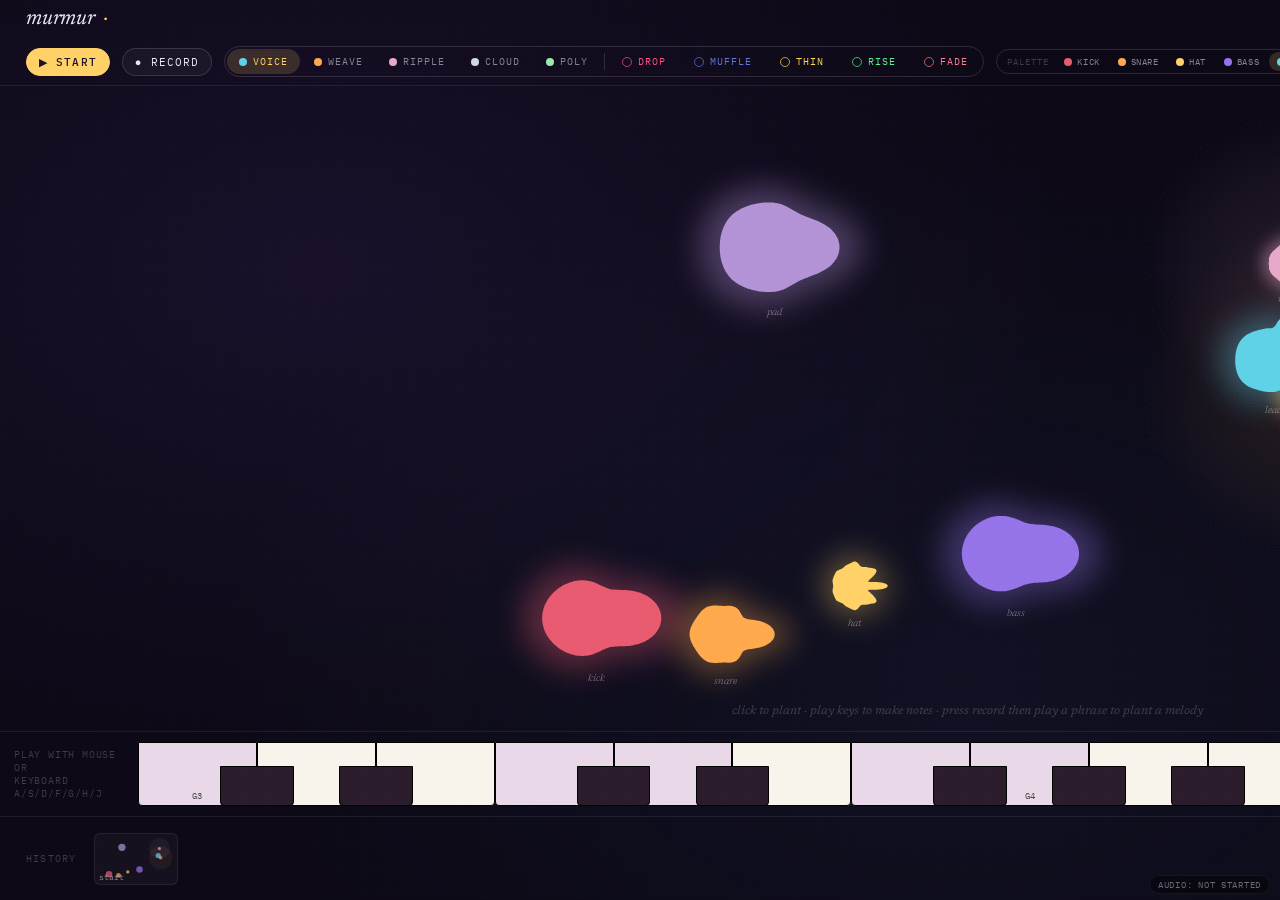
==== murmur.html @ 84adfa6b "Initial commit: murmur prototype + Pages deploy workflow Single-file HTML generative music app, plus" ====
<!DOCTYPE html>
<html lang="en">
<head>
<meta charset="UTF-8">
<title>murmur — prototype (keyboard)</title>
<link rel="preconnect" href="https://fonts.googleapis.com">
<link rel="preconnect" href="https://fonts.gstatic.com" crossorigin>
<link href="https://fonts.googleapis.com/css2?family=Newsreader:ital,opsz,wght@0,6..72,300;0,6..72,400;1,6..72,300&family=IBM+Plex+Mono:wght@400&display=swap" rel="stylesheet">
<style>
:root {
  --bg: #0c0815;
  --ink: #ece6f5;
  --ink-soft: rgba(236, 230, 245, 0.55);
  --ink-faint: rgba(236, 230, 245, 0.22);
  --accent: #ffd166;
  --accent-red: #ff6b6b;
  --line: rgba(236, 230, 245, 0.08);
  --line-strong: rgba(236, 230, 245, 0.14);
}

/* ===== AUDIO STATUS (bottom-right corner, out of the way) ===== */
.audio-status {
  position: fixed;
  bottom: 6px; right: 10px;
  font-family: 'IBM Plex Mono', monospace;
  font-size: 9px;
  color: rgba(255,255,255,0.40);
  pointer-events: none;
  z-index: 200;
  text-transform: uppercase;
  letter-spacing: 0.08em;
  padding: 3px 8px;
  background: rgba(0,0,0,0.40);
  border-radius: 100px;
  border: 1px solid rgba(255,255,255,0.06);
  white-space: nowrap;
  max-width: 50vw;
  overflow: hidden;
  text-overflow: ellipsis;
}
.audio-status.error {
  color: #ffb8b8;
  background: rgba(120, 20, 20, 0.7);
  border-color: rgba(255, 100, 100, 0.4);
}
.audio-status.ok { color: rgba(150, 240, 180, 0.70); }

/* ===== PALETTE (top bar) ===== */
.palette {
  display: inline-flex;
  align-items: center;
  gap: 2px;
  padding: 2px 4px;
  border: 1px solid var(--line-strong);
  border-radius: 100px;
}
.palette-label {
  font-family: 'IBM Plex Mono', monospace;
  font-size: 9px;
  color: var(--ink-faint);
  text-transform: uppercase;
  letter-spacing: 0.10em;
  padding: 0 6px;
}
.palette-item {
  display: flex; align-items: center; gap: 5px;
  padding: 4px 8px;
  border-radius: 100px;
  cursor: pointer;
  font-family: 'IBM Plex Mono', monospace;
  font-size: 9px;
  color: var(--ink-soft);
  text-transform: uppercase;
  letter-spacing: 0.06em;
}
.palette-item:hover { color: var(--ink); }
.palette-item.active {
  background: rgba(255, 209, 102, 0.16);
  color: var(--accent);
}
.palette-item .pal-dot {
  width: 8px; height: 8px; border-radius: 50%;
}

/* Cloud modifier visuals */
.cloud-pulse {
  transform-origin: center; transform-box: fill-box;
  animation: cloud-breathe 4500ms ease-in-out infinite;
}
@keyframes cloud-breathe {
  0%, 100% { transform: scale(1); }
  50%      { transform: scale(1.06); }
}
.tether-cloud {
  fill: none; stroke-linecap: round;
  stroke-width: 2; stroke-dasharray: 1.5 4;
  opacity: 0.65;
  animation: tether-cloud-shimmer 2500ms linear infinite;
  pointer-events: none;
}
@keyframes tether-cloud-shimmer { from { stroke-dashoffset: 22; } to { stroke-dashoffset: 0; } }

.plant-opt[data-kind="cloud"] .dot { background: #d0d8e8; }
.plant-opt[data-kind="poly"] .dot { background: #9be9a8; }

/* Event-trigger plant opts are visually distinct from persistent ones —
   a hollow burst icon rather than a filled dot to signal "one-shot event". */
.plant-opt.event-opt { border: 1px dashed transparent; }
.plant-opt.event-opt .dot {
  width: 10px; height: 10px;
  border-radius: 50%;
  background: transparent !important;
  position: relative;
}
.plant-opt.event-opt .dot::after {
  content: '';
  position: absolute;
  inset: 0;
  border-radius: 50%;
  border: 1.5px solid currentColor;
  opacity: 0.7;
}
.plant-opt[data-kind="drop"]   { color: #ff4d80; }
.plant-opt[data-kind="muffle"] { color: #5e7ad8; }
.plant-opt[data-kind="thin"]   { color: #ffd84d; }
.plant-opt[data-kind="rise"]   { color: #5af095; }
.plant-opt[data-kind="fade"]   { color: #ff7a8c; }
.plant-opt.event-opt.active {
  background: rgba(255, 209, 102, 0.16);
  color: var(--accent) !important;
  border-color: rgba(255, 209, 102, 0.30);
}
.plant-opt.event-opt.active .dot::after { border-color: var(--accent); }

/* Muted seeds visibly dim — applies whether muted by sweep or by inspector toggle */
.seed-wrap.muted { opacity: 0.28; }
.plant-divider {
  width: 1px;
  align-self: stretch;
  background: var(--line-strong);
  margin: 4px 2px;
}

.tether-poly {
  fill: none; stroke-linecap: round;
  stroke-width: 2.5; stroke-dasharray: 2 5 8 5;
  opacity: 0.80;
  animation: tether-poly-flow 1800ms linear infinite;
  pointer-events: none;
}
@keyframes tether-poly-flow { from { stroke-dashoffset: 40; } to { stroke-dashoffset: 0; } }

/* Poly modifier visual: internal "tick marks" suggesting divisions */
.poly-pulse {
  transform-origin: center; transform-box: fill-box;
  animation: poly-tick 1875ms ease-out infinite;
}
@keyframes poly-tick {
  0%   { transform: scale(1.18); }
  33%  { transform: scale(1.04); }
  66%  { transform: scale(1.10); }
  100% { transform: scale(1); }
}

/* Inspector regenerate button */
.regen-btn {
  margin-top: 6px;
  background: rgba(255, 209, 102, 0.08);
  color: var(--accent);
  border: 1px solid rgba(255, 209, 102, 0.30);
  width: 100%;
  padding: 8px;
  font-family: 'IBM Plex Mono', monospace;
  font-size: 10px;
  text-transform: uppercase;
  letter-spacing: 0.10em;
  border-radius: 100px;
  cursor: pointer;
}
.regen-btn:hover { background: rgba(255, 209, 102, 0.16); }

/* ===== RESPONSIVE / PORTRAIT ===== */
@media (max-width: 900px), (orientation: portrait) {
  .top-bar {
    flex-wrap: wrap;
    padding: 6px 10px !important;
    height: auto;
    min-height: 56px;
    gap: 6px !important;
    align-items: center;
  }
  .brand {
    font-size: 18px;
    flex: 0 0 auto;
  }
  .controls {
    flex-wrap: wrap;
    gap: 6px !important;
    font-size: 10px;
    justify-content: flex-start;
  }
  .btn {
    padding: 5px 10px;
    font-size: 10px;
  }
  .vol-wrap input[type="range"].std { width: 60px; }
  .guard-toggle { padding: 5px 8px; }
  /* Plant-group on narrow becomes a wrapping rounded box so the 11 chips don't overflow */
  .plant-group {
    flex-wrap: wrap;
    border-radius: 12px;
    justify-content: flex-start;
    flex: 1 1 100%;       /* take a full row on its own */
  }
  .plant-opt {
    padding: 4px 8px;
    font-size: 9px;
  }
  .plant-divider { display: none; }
  .app {
    grid-template-rows: auto 1fr auto 56px !important;
  }
  .canvas-wrap { min-height: 240px; }
  .piano-bar {
    overflow-x: auto;
    overflow-y: hidden;
    -webkit-overflow-scrolling: touch;
    padding: 8px 10px;
    gap: 10px;
  }
  .piano-info {
    width: 90px;
    font-size: 9px;
    flex-shrink: 0;
  }
  .piano {
    min-width: 580px;     /* ensures playable key sizes (~38px per white) */
    flex: 0 0 580px;
    height: 56px;
  }
  .piano-key.white { height: 56px; }
  .piano-key.black { height: 36px; }
  .inspector {
    position: fixed !important;
    top: auto !important;
    bottom: 0; left: 0; right: 0;
    width: 100% !important;
    max-width: none;
    max-height: 70vh;
    border-radius: 16px 16px 0 0;
    border-bottom: none;
    transform: translateY(110%);
    transition: transform 0.22s ease-out;
    display: block !important;
    overflow-y: auto;
  }
  .inspector.open { transform: translateY(0); }
  .timeline { padding: 10px 14px; gap: 12px; }
  .tl-label { font-size: 9px; }
  .snap { width: 64px; height: 40px; }
}

@media (max-width: 480px) {
  .controls > .guard-toggle span:first-child { display: none; }  /* drop "guardrails" word */
  .midi-status span:not(.midi-led) {
    max-width: 60px;
    overflow: hidden;
    text-overflow: ellipsis;
  }
  .piano-info { width: 70px; font-size: 8px; }
}

* { box-sizing: border-box; margin: 0; padding: 0; }
html, body { height: 100%; }
body {
  background: var(--bg);
  color: var(--ink);
  font-family: 'Newsreader', serif;
  overflow: hidden;
  user-select: none;
  background-image:
    radial-gradient(ellipse at 25% 30%, rgba(80, 50, 130, 0.18), transparent 55%),
    radial-gradient(ellipse at 75% 75%, rgba(40, 80, 130, 0.12), transparent 55%);
}
body::before {
  content: ''; position: fixed; inset: 0;
  background-image: radial-gradient(circle at 1px 1px, rgba(255,255,255,0.012) 1px, transparent 0);
  background-size: 3px 3px;
  pointer-events: none; z-index: 100;
}
.app {
  display: grid;
  grid-template-rows: auto 1fr auto 84px;
  height: 100vh;
  position: relative; z-index: 2;
}

/* ===== TOP BAR ===== */
.top-bar {
  display: flex; justify-content: space-between; align-items: center;
  padding: 8px 26px;
  border-bottom: 1px solid var(--line);
  gap: 16px;
  flex-wrap: wrap;
  min-height: 56px;
}
.brand {
  font-family: 'Newsreader', serif;
  font-size: 22px; font-weight: 400; font-style: italic;
  letter-spacing: -0.01em;
  flex-shrink: 0;
}
.brand::after { content: '·'; margin-left: 8px; color: var(--accent); font-style: normal; }
.controls {
  display: flex; gap: 12px; align-items: center;
  font-family: 'IBM Plex Mono', monospace;
  font-size: 11px; color: var(--ink-soft);
  text-transform: uppercase; letter-spacing: 0.08em;
}
.btn {
  background: rgba(236,230,245,0.04);
  border: 1px solid var(--line-strong);
  color: var(--ink);
  padding: 6px 12px;
  border-radius: 100px;
  font-family: 'IBM Plex Mono', monospace;
  font-size: 11px;
  text-transform: uppercase; letter-spacing: 0.10em;
  cursor: pointer;
  white-space: nowrap;
}
.btn:hover { background: rgba(236,230,245,0.08); }
.btn.primary {
  background: var(--accent); color: #1a1228;
  border-color: var(--accent); font-weight: 500;
}
.btn.primary:hover { background: #ffe08a; }
.btn.recording {
  background: var(--accent-red); color: #fff;
  border-color: var(--accent-red); font-weight: 500;
  animation: rec-pulse 800ms ease-in-out infinite;
}
@keyframes rec-pulse {
  0%, 100% { box-shadow: 0 0 0 0 rgba(255, 107, 107, 0.6); }
  50%      { box-shadow: 0 0 0 6px rgba(255, 107, 107, 0); }
}

.plant-group {
  display: inline-flex;
  border: 1px solid var(--line-strong);
  border-radius: 100px;
  padding: 2px;
  gap: 2px;
}
.plant-opt {
  font-family: 'IBM Plex Mono', monospace;
  font-size: 10px; text-transform: uppercase; letter-spacing: 0.10em;
  padding: 5px 12px;
  border-radius: 100px;
  cursor: pointer;
  color: var(--ink-soft);
  display: flex; align-items: center; gap: 6px;
}
.plant-opt.active {
  background: rgba(255, 209, 102, 0.16);
  color: var(--accent);
}
.plant-opt .dot { width: 8px; height: 8px; border-radius: 50%; display: inline-block; }
.plant-opt[data-kind="voice"] .dot { background: #5fd2e8; }
.plant-opt[data-kind="weave"] .dot { background: #ffa94d; }
.plant-opt[data-kind="ripple"] .dot { background: #e8a8c8; }

.vol-wrap { display: flex; gap: 8px; align-items: center; }
input[type="range"].std {
  -webkit-appearance: none;
  background: transparent;
  width: 70px;
}
input[type="range"]::-webkit-slider-runnable-track { height: 4px; background: var(--line-strong); border-radius: 2px; }
input[type="range"]::-webkit-slider-thumb {
  -webkit-appearance: none;
  width: 12px; height: 12px; border-radius: 50%;
  background: var(--ink); margin-top: -4px; cursor: pointer;
}
input[type="range"]::-moz-range-track { height: 4px; background: var(--line-strong); border-radius: 2px; }
input[type="range"]::-moz-range-thumb { width: 12px; height: 12px; border-radius: 50%; background: var(--ink); border: none; cursor: pointer; }

/* MIDI indicator */
.midi-status {
  display: flex; align-items: center; gap: 6px;
  font-size: 10px;
}
.midi-led {
  width: 6px; height: 6px; border-radius: 50%;
  background: var(--ink-faint);
}
.midi-led.connected { background: #5af095; box-shadow: 0 0 6px #5af095; }
.midi-led.activity {
  background: var(--accent); box-shadow: 0 0 8px var(--accent);
  animation: midi-flash 100ms ease-out;
}
@keyframes midi-flash {
  0%   { transform: scale(1.8); }
  100% { transform: scale(1); }
}

/* Guardrails toggle */
.guard-toggle {
  display: flex; align-items: center; gap: 8px;
  cursor: pointer;
  padding: 6px 10px;
  border: 1px solid var(--line-strong);
  border-radius: 100px;
}
.guard-toggle:hover { background: rgba(236,230,245,0.04); }
.guard-pill {
  width: 28px; height: 14px;
  background: var(--line-strong);
  border-radius: 100px;
  position: relative;
  transition: background 0.15s;
}
.guard-pill::after {
  content: '';
  position: absolute;
  top: 2px; left: 2px;
  width: 10px; height: 10px;
  background: var(--ink);
  border-radius: 50%;
  transition: left 0.15s;
}
.guard-pill.on { background: rgba(90, 240, 149, 0.4); }
.guard-pill.on::after { left: 16px; background: #5af095; }

/* ===== CANVAS ===== */
.canvas-wrap { position: relative; overflow: hidden; }
svg.canvas { width: 100%; height: 100%; display: block; cursor: crosshair; }
.hint {
  position: absolute;
  bottom: 14px; left: 50%; transform: translateX(-50%);
  font-size: 12px; color: var(--ink-faint); font-style: italic;
  pointer-events: none; text-align: center;
}
.planting-indicator {
  position: absolute;
  font-size: 11px; color: var(--accent);
  font-family: 'IBM Plex Mono', monospace;
  pointer-events: none;
  transform: translate(-50%, -50%);
  background: rgba(20, 14, 32, 0.85);
  padding: 4px 10px;
  border-radius: 100px;
  border: 1px solid rgba(255, 209, 102, 0.3);
}
.recording-overlay {
  position: absolute;
  top: 24px; left: 50%; transform: translateX(-50%);
  pointer-events: none;
  z-index: 30;
  display: flex; align-items: center; gap: 10px;
  background: rgba(20, 10, 16, 0.85);
  padding: 8px 16px;
  border: 1px solid rgba(255, 107, 107, 0.4);
  border-radius: 100px;
  font-family: 'IBM Plex Mono', monospace;
  font-size: 11px;
  color: #ffaaaa;
  text-transform: uppercase; letter-spacing: 0.12em;
}
.recording-overlay .rec-dot {
  width: 8px; height: 8px; border-radius: 50%;
  background: var(--accent-red);
  animation: rec-pulse-dot 600ms ease-in-out infinite;
}
@keyframes rec-pulse-dot {
  0%, 100% { opacity: 1; transform: scale(1); }
  50%      { opacity: 0.4; transform: scale(0.7); }
}
.tap-marker { pointer-events: none; opacity: 0.6; }

/* Floating note indicator (when a note plays from the keyboard) */
.float-note {
  position: absolute;
  font-family: 'Newsreader', serif;
  font-style: italic;
  font-size: 18px;
  color: var(--accent);
  pointer-events: none;
  animation: float-up 1200ms ease-out forwards;
}
@keyframes float-up {
  0%   { opacity: 0; transform: translate(-50%, 0) scale(0.8); }
  20%  { opacity: 1; transform: translate(-50%, -8px) scale(1); }
  100% { opacity: 0; transform: translate(-50%, -50px) scale(1); }
}

/* ===== INSPECTOR ===== */
.inspector {
  position: absolute;
  top: 80px; right: 24px;
  width: 320px;
  background: rgba(20, 14, 32, 0.94);
  backdrop-filter: blur(14px);
  border: 1px solid var(--line);
  border-radius: 16px;
  padding: 22px;
  z-index: 50;
  display: none;
  max-height: calc(100vh - 320px);
  overflow-y: auto;
}
.inspector.open { display: block; }
.insp-close {
  position: absolute; top: 14px; right: 14px;
  background: none; border: none; color: var(--ink-soft);
  font-size: 18px; cursor: pointer;
  width: 24px; height: 24px;
  display: flex; align-items: center; justify-content: center;
  border-radius: 50%;
}
.insp-close:hover { background: rgba(236,230,245,0.08); color: var(--ink); }
.insp-title {
  font-family: 'Newsreader', serif;
  font-size: 22px; font-style: italic; font-weight: 400;
  margin-bottom: 4px;
}
.insp-sub {
  font-family: 'IBM Plex Mono', monospace;
  font-size: 10px; letter-spacing: 0.12em;
  color: var(--ink-faint);
  text-transform: uppercase;
  margin-bottom: 18px;
}
.picker-row { margin-bottom: 14px; }
.picker-row label {
  font-family: 'IBM Plex Mono', monospace;
  font-size: 10px; letter-spacing: 0.08em;
  color: var(--ink-soft);
  text-transform: uppercase;
  display: block;
  margin-bottom: 6px;
}
.picker {
  display: flex;
  border: 1px solid var(--line-strong);
  border-radius: 8px;
  overflow: hidden;
}
.picker-opt {
  flex: 1;
  padding: 6px 0;
  text-align: center;
  font-family: 'IBM Plex Mono', monospace;
  font-size: 10px;
  color: var(--ink-soft);
  cursor: pointer;
  background: transparent;
  border-right: 1px solid var(--line);
}
.picker-opt:last-child { border-right: none; }
.picker-opt:hover { background: rgba(236, 230, 245, 0.04); color: var(--ink); }
.picker-opt.active {
  background: rgba(255, 209, 102, 0.16);
  color: var(--accent);
}
.pitch-row { display: flex; align-items: center; gap: 12px; margin-bottom: 14px; }
.pitch-row label {
  font-family: 'IBM Plex Mono', monospace;
  font-size: 10px; letter-spacing: 0.08em;
  color: var(--ink-soft);
  text-transform: uppercase;
  width: 50px;
}
.pitch-row input[type="range"] { flex: 1; }
.pitch-row .pitch-val {
  font-family: 'IBM Plex Mono', monospace;
  font-size: 11px; color: var(--ink);
  width: 60px; text-align: right;
}
.toggle-row {
  display: flex; align-items: center; gap: 12px;
  margin-bottom: 14px;
  font-family: 'IBM Plex Mono', monospace;
  font-size: 10px;
  color: var(--ink-soft);
  text-transform: uppercase; letter-spacing: 0.08em;
}
.toggle {
  width: 36px; height: 20px;
  background: var(--line-strong);
  border-radius: 100px;
  position: relative;
  cursor: pointer;
  flex-shrink: 0;
  transition: background 0.15s;
}
.toggle::after {
  content: '';
  position: absolute;
  top: 2px; left: 2px;
  width: 16px; height: 16px;
  background: var(--ink);
  border-radius: 50%;
  transition: left 0.15s;
}
.toggle.on { background: rgba(255, 209, 102, 0.5); }
.toggle.on::after { left: 18px; background: var(--accent); }
.section { margin-top: 18px; padding-top: 18px; border-top: 1px solid var(--line); }
.section-label {
  font-family: 'IBM Plex Mono', monospace;
  font-size: 10px; letter-spacing: 0.12em;
  color: var(--ink-faint);
  text-transform: uppercase;
  margin-bottom: 12px;
  display: flex; justify-content: space-between; align-items: center;
}
.harmonic-editor {
  display: flex; gap: 4px; align-items: flex-end;
  height: 80px;
  margin-bottom: 6px;
}
.h-bar {
  flex: 1;
  background: var(--line-strong);
  border-radius: 2px 2px 0 0;
  cursor: ns-resize;
  position: relative;
  min-height: 2px;
}
.h-bar:hover { background: rgba(236,230,245,0.20); }
.h-numbers { display: flex; gap: 4px; }
.h-num { flex: 1; text-align: center; font-family: 'IBM Plex Mono', monospace; font-size: 8px; color: var(--ink-faint); }
.pattern-editor {
  width: 100%; height: 100px; display: block;
  background: rgba(0,0,0,0.15); border-radius: 8px;
}
.pattern-meta {
  display: flex; justify-content: space-between;
  font-family: 'IBM Plex Mono', monospace;
  font-size: 9px; color: var(--ink-faint);
  margin-top: 6px;
}
.captured-info {
  font-family: 'Newsreader', serif;
  font-style: italic;
  font-size: 13px;
  color: var(--ink-soft);
  margin-top: 8px;
  padding: 8px 12px;
  background: rgba(255, 209, 102, 0.06);
  border-left: 2px solid var(--accent);
  border-radius: 0 6px 6px 0;
}
.delete-btn {
  margin-top: 18px;
  background: rgba(232, 90, 111, 0.10);
  color: #e85a6f;
  border: 1px solid rgba(232, 90, 111, 0.25);
  width: 100%;
  padding: 8px;
}
.delete-btn:hover { background: rgba(232, 90, 111, 0.18); }

/* ===== ON-SCREEN PIANO ===== */
.piano-bar {
  border-top: 1px solid var(--line);
  padding: 10px 14px;
  display: flex; gap: 14px; align-items: center;
}
.piano-info {
  font-family: 'IBM Plex Mono', monospace;
  font-size: 10px; color: var(--ink-faint);
  text-transform: uppercase; letter-spacing: 0.08em;
  width: 110px;
  flex-shrink: 0;
}
.piano {
  flex: 1;
  position: relative;
  height: 64px;
}
.piano-key {
  position: absolute;
  bottom: 0;
  border: 1px solid #000;
  border-radius: 0 0 4px 4px;
  cursor: pointer;
  display: flex;
  align-items: flex-end;
  justify-content: center;
  font-family: 'IBM Plex Mono', monospace;
  font-size: 9px;
  padding-bottom: 4px;
  color: #888;
  transition: background-color 0.08s;
}
.piano-key.white {
  background: #f8f3eb; color: #444;
  height: 64px;
  z-index: 1;
}
.piano-key.black {
  background: #2a1c2a;
  color: #888;
  height: 40px;
  z-index: 2;
}
.piano-key.active.white { background: var(--accent); }
.piano-key.active.black { background: #c8a040; }
.piano-key.in-scale.white { background: #e8d8e8; }

/* ===== TIMELINE ===== */
.timeline {
  border-top: 1px solid var(--line);
  padding: 14px 26px;
  display: flex; align-items: center; gap: 18px;
  overflow: hidden;
}
.tl-label {
  font-family: 'IBM Plex Mono', monospace;
  font-size: 10px; letter-spacing: 0.12em;
  color: var(--ink-faint);
  text-transform: uppercase; flex-shrink: 0;
}
.tl-strip {
  display: flex; gap: 8px;
  overflow-x: auto;
  flex: 1;
  scrollbar-width: thin;
  scrollbar-color: var(--line-strong) transparent;
}
.tl-strip::-webkit-scrollbar { height: 4px; }
.tl-strip::-webkit-scrollbar-thumb { background: var(--line-strong); border-radius: 2px; }
.snap {
  flex-shrink: 0;
  width: 84px; height: 52px;
  border-radius: 6px;
  background: rgba(236,230,245,0.04);
  border: 1px solid var(--line);
  cursor: pointer; position: relative; overflow: hidden;
}
.snap:hover { border-color: var(--line-strong); }
.snap.current { border-color: var(--accent); }
.snap svg { width: 100%; height: 100%; display: block; }
.snap-label {
  position: absolute; bottom: 2px; left: 4px; right: 4px;
  font-family: 'IBM Plex Mono', monospace;
  font-size: 8px;
  color: rgba(236, 230, 245, 0.6);
  pointer-events: none;
  white-space: nowrap; overflow: hidden; text-overflow: ellipsis;
}

/* ===== SEEDS ===== */
.seed-wrap { cursor: pointer; }
.seed-core, .seed-halo {
  transform-origin: center;
  transform-box: fill-box;
  transition: transform 0.06s ease-out;
}
.seed-selected .seed-core { filter: brightness(1.15); }
.seed-label {
  font-family: 'Newsreader', serif;
  font-style: italic;
  font-size: 12px; font-weight: 300;
  fill: rgba(236, 230, 245, 0.55);
  text-anchor: middle;
  pointer-events: none;
}
.seed-selected .seed-label { fill: #fff8c8; font-size: 14px; }
.sphere {
  pointer-events: none;
  stroke: rgba(255, 255, 255, 0.07);
  stroke-width: 1;
  stroke-dasharray: 2 6;
}
.tether-weave {
  fill: none; stroke-linecap: round;
  stroke-width: 2.5; stroke-dasharray: 5 6;
  opacity: 0.85;
  animation: tether-weave-flow 1250ms linear infinite, tether-weave-throb 625ms ease-out infinite;
  pointer-events: none;
}
@keyframes tether-weave-flow { from { stroke-dashoffset: 44; } to { stroke-dashoffset: 0; } }
@keyframes tether-weave-throb { 0% { stroke-width: 3.5; opacity: 1; } 25%, 100% { stroke-width: 2.2; opacity: 0.7; } }
.tether-ripple {
  fill: none; stroke-linecap: round;
  stroke-width: 2; stroke-dasharray: 6 8;
  opacity: 0.75;
  animation: tether-ripple-flow 3000ms linear infinite;
  pointer-events: none;
}
@keyframes tether-ripple-flow { from { stroke-dashoffset: 56; } to { stroke-dashoffset: 0; } }
.weave-pulse {
  transform-origin: center; transform-box: fill-box;
  animation: weave-thump 625ms ease-out infinite;
}
@keyframes weave-thump {
  0%   { transform: scale(1.22); }
  18%  { transform: scale(1.05); }
  32%  { transform: scale(1.10); }
  50%, 100% { transform: scale(1); }
}
.ripple-ghost {
  transform-origin: center; transform-box: fill-box;
  animation: ripple-ghost-drift 2500ms ease-out infinite;
}
@keyframes ripple-ghost-drift {
  0%, 5%   { opacity: 0; transform: translate(0, 0) scale(1); }
  15%      { opacity: 0.4; }
  100%     { opacity: 0; transform: translate(var(--gx, 14px), var(--gy, 6px)) scale(0.78); }
}
</style>
</head>
<body>

<div class="app">

  <header class="top-bar">
    <div class="brand">murmur</div>
    <div class="controls">
      <button class="btn primary" id="play-btn">▶ start</button>
      <button class="btn" id="rec-btn">● record</button>
      <div class="plant-group" id="plant-group">
        <div class="plant-opt active" data-kind="voice"><span class="dot"></span>voice</div>
        <div class="plant-opt" data-kind="weave"><span class="dot"></span>weave</div>
        <div class="plant-opt" data-kind="ripple"><span class="dot"></span>ripple</div>
        <div class="plant-opt" data-kind="cloud"><span class="dot"></span>cloud</div>
        <div class="plant-opt" data-kind="poly"><span class="dot"></span>poly</div>
        <div class="plant-divider"></div>
        <div class="plant-opt event-opt" data-kind="drop"><span class="dot"></span>drop</div>
        <div class="plant-opt event-opt" data-kind="muffle"><span class="dot"></span>muffle</div>
        <div class="plant-opt event-opt" data-kind="thin"><span class="dot"></span>thin</div>
        <div class="plant-opt event-opt" data-kind="rise"><span class="dot"></span>rise</div>
        <div class="plant-opt event-opt" data-kind="fade"><span class="dot"></span>fade</div>
      </div>
      <div class="palette" id="palette"></div>
      <div class="midi-status" title="MIDI device status">
        <span class="midi-led" id="midi-led"></span>
        <span id="midi-label">no midi</span>
      </div>
      <div class="guard-toggle" id="guard-toggle" title="Guardrails: keep notes in key, on grid">
        <span>guardrails</span>
        <span class="guard-pill on" id="guard-pill"></span>
      </div>
      <div class="vol-wrap"><span>vol</span><input type="range" class="std" id="vol" min="0" max="100" value="35"></div>
      <div class="vol-wrap"><span>tempo</span><input type="range" class="std" id="tempo-slider" min="60" max="180" step="1" value="120"><span id="tempo-val">120 bpm</span></div>
      <button class="btn" id="snap-btn">📷</button>
    </div>
  </header>

  <div class="canvas-wrap" id="canvas-wrap">
    <svg class="canvas" id="canvas" viewBox="0 0 1400 800" preserveAspectRatio="xMidYMid meet">
      <defs>
        <filter id="halo-blur" x="-100%" y="-100%" width="300%" height="300%">
          <feGaussianBlur stdDeviation="18"/>
        </filter>
        <filter id="halo-blur-small" x="-100%" y="-100%" width="300%" height="300%">
          <feGaussianBlur stdDeviation="10"/>
        </filter>
        <radialGradient id="sphere-weave-grad">
          <stop offset="0%"  stop-color="#ffa94d" stop-opacity="0.10"/>
          <stop offset="70%" stop-color="#ffa94d" stop-opacity="0.04"/>
          <stop offset="100%" stop-color="#ffa94d" stop-opacity="0"/>
        </radialGradient>
        <radialGradient id="sphere-ripple-grad">
          <stop offset="0%"  stop-color="#e8a8c8" stop-opacity="0.10"/>
          <stop offset="70%" stop-color="#e8a8c8" stop-opacity="0.04"/>
          <stop offset="100%" stop-color="#e8a8c8" stop-opacity="0"/>
        </radialGradient>
        <radialGradient id="sphere-cloud-grad">
          <stop offset="0%"  stop-color="#d0d8e8" stop-opacity="0.10"/>
          <stop offset="70%" stop-color="#d0d8e8" stop-opacity="0.04"/>
          <stop offset="100%" stop-color="#d0d8e8" stop-opacity="0"/>
        </radialGradient>
        <radialGradient id="sphere-poly-grad">
          <stop offset="0%"  stop-color="#9be9a8" stop-opacity="0.10"/>
          <stop offset="70%" stop-color="#9be9a8" stop-opacity="0.04"/>
          <stop offset="100%" stop-color="#9be9a8" stop-opacity="0"/>
        </radialGradient>
      </defs>
      <g id="spheres-layer"></g>
      <g id="tethers-layer"></g>
      <g id="events-layer"></g>
      <g id="seeds-layer"></g>
      <g id="tap-markers"></g>
    </svg>
    <div class="hint" id="hint">click to plant · play keys to make notes · press record then play a phrase to plant a melody</div>
  </div>

  <aside class="inspector" id="inspector">
    <button class="insp-close" id="insp-close">×</button>
    <div class="insp-title" id="insp-title">seed</div>
    <div class="insp-sub" id="insp-sub">voice</div>

    <div class="captured-info" id="captured-info" style="display: none;"></div>

    <div class="picker-row" id="preset-row">
      <label>preset</label>
      <div class="picker" id="preset-picker"></div>
    </div>
    <button class="regen-btn" id="regen-btn">🎲 regenerate sound</button>

    <div class="pitch-row" id="pitch-row">
      <label>pitch</label>
      <input type="range" class="std" id="pitch-slider" min="24" max="96" step="1" value="55">
      <span class="pitch-val" id="pitch-val">A3</span>
    </div>

    <div class="picker-row" id="rhythm-row">
      <label>rhythm</label>
      <div class="picker" id="rhythm-picker"></div>
    </div>

    <div class="picker-row" id="length-row">
      <label>length</label>
      <div class="picker" id="length-picker"></div>
    </div>

    <div class="toggle-row" id="quantize-row">
      <div class="toggle" id="quantize-toggle"></div>
      <span>quantize to grid</span>
    </div>

    <div class="toggle-row" id="mute-row">
      <div class="toggle" id="mute-toggle"></div>
      <span>muted</span>
    </div>

    <div class="section" id="harmonic-section">
      <div class="section-label"><span>harmonics</span><span>drag bars</span></div>
      <div class="harmonic-editor" id="harmonic-editor"></div>
      <div class="h-numbers" id="h-numbers"></div>
    </div>

    <div class="section" id="pattern-section">
      <div class="section-label"><span>melody</span><span>drag dots</span></div>
      <svg class="pattern-editor" id="pattern-editor" viewBox="0 0 276 100" preserveAspectRatio="none"></svg>
      <div class="pattern-meta">
        <span id="pattern-len-info">4 steps</span>
        <span id="pattern-loop-info">5.0s loop</span>
      </div>
    </div>

    <div class="picker-row" id="sphere-row" style="display: none;">
      <label>reach</label>
      <div class="picker" id="sphere-picker"></div>
    </div>

    <button class="btn delete-btn" id="delete-btn">remove this seed</button>
  </aside>

  <div class="piano-bar">
    <div class="piano-info">
      <div id="piano-label">play with mouse or<br>keyboard a/s/d/f/g/h/j</div>
    </div>
    <div class="piano" id="piano"></div>
  </div>

  <footer class="timeline">
    <div class="tl-label">history</div>
    <div class="tl-strip" id="tl-strip"></div>
  </footer>

</div>

<script>
'use strict';

//
// =========================================================================
//  CONSTANTS & MUSICAL UNITS
//  Tempo is mutable. Options store FRACTIONS of a bar; .ms is recomputed
//  whenever BPM changes so existing seeds reschedule musically correctly.
// =========================================================================
//
let BPM = 96;
let BEAT_MS = 60000 / BPM;
let BAR_MS = BEAT_MS * 4;

const RHYTHM_OPTIONS = [
  { label: '1/16',  frac: 1/16, ms: 0 },
  { label: '1/8',   frac: 1/8,  ms: 0 },
  { label: '1/4',   frac: 1/4,  ms: 0 },
  { label: '3/8',   frac: 3/8,  ms: 0 },
  { label: '1/2',   frac: 1/2,  ms: 0 },
  { label: '1 bar', frac: 1,    ms: 0 },
  { label: '2 bar', frac: 2,    ms: 0 },
];
const LENGTH_OPTIONS = [
  { label: '1/16',  frac: 1/16, ms: 0 },
  { label: '1/8',   frac: 1/8,  ms: 0 },
  { label: '1/4',   frac: 1/4,  ms: 0 },
  { label: '1/2',   frac: 1/2,  ms: 0 },
  { label: '1 bar', frac: 1,    ms: 0 },
  { label: '2 bar', frac: 2,    ms: 0 },
];
const SPHERE_OPTIONS = [
  { label: 'tight', r: 110 },
  { label: 'med',   r: 180 },
  { label: 'wide',  r: 260 },
  { label: 'huge',  r: 360 },
];
const RIPPLE_DELAY_OPTIONS = [
  { label: '1/16',  frac: 1/16,  ms: 0 },
  { label: '1/8',   frac: 1/8,   ms: 0 },
  { label: '3/16',  frac: 3/16,  ms: 0 },
  { label: '1/4',   frac: 1/4,   ms: 0 },
  { label: '3/8',   frac: 3/8,   ms: 0 },
];
const CLOUD_SIZE_OPTIONS = [
  { label: 'room', sec: 0.7 },
  { label: 'hall', sec: 1.8 },
  { label: 'cave', sec: 3.2 },
  { label: 'space', sec: 5.0 },
];
const SWING_OPTIONS = [
  { label: 'straight', val: 0.50 },
  { label: 'light',    val: 0.58 },
  { label: 'med',      val: 0.67 },
  { label: 'hard',     val: 0.75 },
];
const POLY_RATIOS = [
  { label: '3:2', factor: 2/3 },  // 3 hits in time of 2 (faster)
  { label: '4:3', factor: 3/4 },  // 4 hits in time of 3 (faster)
  { label: '5:4', factor: 4/5 },  // 5 hits in time of 4 (faster)
  { label: '7:8', factor: 8/7 },  // 7 hits in time of 8 (slightly slower)
];

function recomputeOptionsMs() {
  for (const o of RHYTHM_OPTIONS) o.ms = o.frac * BAR_MS;
  for (const o of LENGTH_OPTIONS) o.ms = o.frac * BAR_MS;
  for (const o of RIPPLE_DELAY_OPTIONS) o.ms = o.frac * BAR_MS;
}
recomputeOptionsMs();

// Re-snap all seed intervals/decays to preserve musical relationships
function setBPM(newBPM) {
  newBPM = Math.max(40, Math.min(220, newBPM));
  const oldBar = BAR_MS;
  BPM = newBPM;
  BEAT_MS = 60000 / BPM;
  BAR_MS = BEAT_MS * 4;
  recomputeOptionsMs();
  // Rescale every seed's stored intervalMs and decay (preserve their bar-fraction)
  for (const s of seeds) {
    if (s.intervalMs) s.intervalMs = (s.intervalMs / oldBar) * BAR_MS;
    if (s.decay)      s.decay      = (s.decay      / oldBar) * BAR_MS;
    if (s.attackMs)   s.attackMs   = (s.attackMs   / oldBar) * BAR_MS;
    if (s.delayMs)    s.delayMs    = (s.delayMs    / oldBar) * BAR_MS;
    s.nextTrigger = 0;  // re-phase on next schedule pass
  }
  // Update display
  const el = document.getElementById('tempo-val');
  if (el) el.textContent = BPM + ' bpm';
}

function nearestOptionIdx(options, ms) {
  let best = 0, bestDiff = Infinity;
  for (let i = 0; i < options.length; i++) {
    const d = Math.abs(options[i].ms - ms);
    if (d < bestDiff) { bestDiff = d; best = i; }
  }
  return best;
}

// G minor pentatonic
const SCALE_PITCH_CLASSES = [0, 3, 5, 7, 10];
const SCALE_ROOT_PC = 7;
function snapToScale(midi) {
  const rel = midi - SCALE_ROOT_PC;
  const oct = Math.floor(rel / 12);
  const mod = ((rel % 12) + 12) % 12;
  let best = SCALE_PITCH_CLASSES[0], bestDist = 12;
  for (const s of SCALE_PITCH_CLASSES) {
    const d = Math.min(Math.abs(mod - s), 12 - Math.abs(mod - s));
    if (d < bestDist) { bestDist = d; best = s; }
  }
  return SCALE_ROOT_PC + oct * 12 + best;
}
function inScale(midi) {
  const mod = ((midi - SCALE_ROOT_PC) % 12 + 12) % 12;
  return SCALE_PITCH_CLASSES.includes(mod);
}
function freqFromMidi(m) { return 440 * Math.pow(2, (m - 69) / 12); }
function midiFromFreq(f) { return Math.round(69 + 12 * Math.log2(f / 440)); }
const NOTE_NAMES = ['C','C#','D','D#','E','F','F#','G','G#','A','A#','B'];
function noteName(midi) { return NOTE_NAMES[midi % 12] + Math.floor(midi / 12 - 1); }

//
// =========================================================================
//  TIMBRE ROLES — procedural sound generation
//  Each role generates harmonics + decay + default rhythm characteristic
//  of its musical function. The same role re-rolled produces a different
//  variation in the same family.
// =========================================================================
//
function makeHarmonicsArr() { return new Array(12).fill(0); }
function shuffleArr(arr) {
  const a = arr.slice();
  for (let i = a.length - 1; i > 0; i--) {
    const j = Math.floor(Math.random() * (i + 1));
    [a[i], a[j]] = [a[j], a[i]];
  }
  return a;
}

function generateKick() {
  // Visual harmonics for the blob shape (not used for synthesis directly)
  const h = makeHarmonicsArr();
  h[0] = 0.5; h[1] = 0.2; h[2] = 0.08;
  return {
    harmonics: h,
    decay: 200,
    attackMs: 2,
    intervalMs: BAR_MS / 2,
    fundamentalHz: 55 + Math.random() * 18,
    synthesisModel: 'kick',
  };
}

function generateSnare() {
  const h = makeHarmonicsArr();
  h[0] = 0.30; h[1] = 0.22; h[2] = 0.18; h[3] = 0.14; h[4] = 0.10;
  return {
    harmonics: h,
    decay: 150,
    attackMs: 2,
    intervalMs: BAR_MS / 2,
    fundamentalHz: 180 + Math.random() * 40,
    synthesisModel: 'snare',
  };
}

function generateHihat() {
  const h = makeHarmonicsArr();
  // Visual: bright dense outline
  for (let i = 5; i < 12; i++) h[i] = 0.10 + Math.random() * 0.12;
  return {
    harmonics: h,
    decay: 80,
    attackMs: 2,
    intervalMs: BAR_MS / 8,
    fundamentalHz: 800 + Math.random() * 400,
    synthesisModel: 'hihat',
  };
}

function generateBass() {
  const h = makeHarmonicsArr();
  h[0] = 0.42 + Math.random() * 0.12;
  h[1] = 0.16 + Math.random() * 0.08;
  h[2] = 0.05 + Math.random() * 0.05;
  return {
    harmonics: h,
    decay: 400 + Math.random() * 400,
    attackMs: 10,
    intervalMs: BAR_MS / 2,
    fundamentalHz: 55 + Math.random() * 55,
    synthesisModel: 'additive',
  };
}

function generateMelody() {
  const h = makeHarmonicsArr();
  for (let i = 0; i < 6; i++) h[i] = (0.32 - i * 0.045) * (0.85 + Math.random() * 0.30);
  return {
    harmonics: h,
    decay: 400 + Math.random() * 400,
    attackMs: 10,
    intervalMs: BAR_MS / 4,
    fundamentalHz: 294 + Math.random() * 294,
    synthesisModel: 'additive',
  };
}

function generateVoice() {
  // Vowel-like formant peaks
  const vowels = [
    { idx: [2, 3, 4],      amps: [0.40, 0.45, 0.20] },         // ah
    { idx: [0, 8, 9, 10],  amps: [0.45, 0.30, 0.25, 0.15] },   // ee
    { idx: [0, 1, 2, 3],   amps: [0.30, 0.45, 0.35, 0.20] },   // oh
  ];
  const v = vowels[Math.floor(Math.random() * vowels.length)];
  const h = makeHarmonicsArr();
  h[0] = 0.22 + Math.random() * 0.15;
  v.idx.forEach((idx, i) => { h[idx] = v.amps[i] * (0.85 + Math.random() * 0.30); });
  return {
    harmonics: h,
    decay: 700 + Math.random() * 500,
    attackMs: 80,
    intervalMs: BAR_MS,
    fundamentalHz: 196 + Math.random() * 196,
    synthesisModel: 'additive',
  };
}

const TIMBRE_ROLES = {
  kick:   { label: 'kick',  generate: generateKick,   color: '#e85a6f' },
  snare:  { label: 'snare', generate: generateSnare,  color: '#ffa94d' },
  hat:    { label: 'hat',   generate: generateHihat,  color: '#ffd166' },
  bass:   { label: 'bass',  generate: generateBass,   color: '#9474e8' },
  melody: { label: 'mel',   generate: generateMelody, color: '#5fd2e8' },
  voice:  { label: 'voi',   generate: generateVoice,  color: '#b393d6' },
};

let activeRole = 'melody';

//
// =========================================================================
//  STATE
// =========================================================================
//
let guardrails = true;
let isRecording = false;
let recordingBuffer = null;  // { startTime, notes: [{midi, t, velocity}], lastNoteTime }
const RECORD_AUTO_FINISH_MS = 1500;  // stop after this much silence

const seeds = [];
let nextSeedId = 1;
let selectedSeedId = null;
let plantMode = 'voice';

const SEED_COLORS = ['#5fd2e8', '#e85a6f', '#7ddfb3', '#ffd166', '#b393d6'];
const WEAVE_COLOR = '#ffa94d';
const RIPPLE_COLOR = '#e8a8c8';
const CLOUD_COLOR = '#d0d8e8';
const POLY_COLOR = '#9be9a8';
function seedById(id) { return seeds.find(s => s.id === id); }

//
// =========================================================================
//  AUDIO
// =========================================================================
//
let audioCtx = null;
let masterGain = null;
let isPlaying = false;
let playbackStartTime = 0;
let supportsPeriodicWave = false;

function showAudioStatus(text, kind = '') {
  const el = document.getElementById('audio-status');
  if (!el) return;
  el.textContent = 'audio: ' + text;
  el.classList.remove('error', 'ok');
  if (kind === 'error') el.classList.add('error');
  else if (kind === 'ok') el.classList.add('ok');
}

// Race a promise against a timer so a hung Promise can't freeze our flow.
function withTimeout(promise, ms, label) {
  return Promise.race([
    promise.then(v => ({ value: v }), e => ({ error: e })),
    new Promise(resolve => setTimeout(() => resolve({ timeout: true, label }), ms)),
  ]);
}

// Synchronously create the AudioContext. Safe to call multiple times.
// In some browsers/iframes this only succeeds inside a user-gesture handler,
// so we both try it at load time AND on the first interaction.
function tryCreateContext() {
  if (audioCtx) return true;
  try {
    const Ctx = window.AudioContext || window.webkitAudioContext;
    if (!Ctx) { showAudioStatus('no web audio api', 'error'); return false; }
    audioCtx = new Ctx();
    masterGain = audioCtx.createGain();
    masterGain.gain.value = 0.35;
    masterGain.connect(audioCtx.destination);
    // Detect PeriodicWave support (some older Android WebViews lack it)
    try {
      const w = audioCtx.createPeriodicWave(new Float32Array([0, 1, 0]), new Float32Array([0, 0, 0]));
      const tosc = audioCtx.createOscillator();
      tosc.setPeriodicWave(w);
      supportsPeriodicWave = true;
    } catch (e) {
      supportsPeriodicWave = false;
    }
    // Set up audio chains for any modifiers that were created before audio existed
    for (const s of seeds) {
      setupModifierChain(s);
    }
    showAudioStatus('ctx ' + audioCtx.state + (supportsPeriodicWave ? '' : ' · basic'));
    return true;
  } catch (e) {
    showAudioStatus('create: ' + (e.message || e), 'error');
    return false;
  }
}

// Ensure audio is created AND resumed. Resume is timeout-guarded so a
// non-resolving Promise can't lock up the UI. Safe to call from any handler.
async function ensureAudio() {
  if (!audioCtx && !tryCreateContext()) return null;
  if (audioCtx.state === 'suspended') {
    showAudioStatus('resuming...');
    const result = await withTimeout(audioCtx.resume(), 1500, 'resume');
    if (result.timeout) {
      showAudioStatus('resume timeout · state=' + audioCtx.state, 'error');
    } else if (result.error) {
      showAudioStatus('resume err · ' + (result.error.message || ''), 'error');
    } else {
      showAudioStatus(audioCtx.state + (supportsPeriodicWave ? '' : ' · basic'),
                      audioCtx.state === 'running' ? 'ok' : '');
    }
  } else {
    showAudioStatus(audioCtx.state + (supportsPeriodicWave ? '' : ' · basic'),
                    audioCtx.state === 'running' ? 'ok' : '');
  }
  return audioCtx;
}

// Back-compat alias for callers that still say initAudio
const initAudio = ensureAudio;

// Try once at script load — many browsers permit this and just create it
// in suspended state. Having the context exist early avoids gesture-timing
// issues during user interaction.
// (Called later, after seeds are populated, so the ripple chain can attach.)

// Also re-attempt on first user interaction in case load-time creation failed
let firstInteractionHandled = false;
function handleFirstInteraction() {
  if (firstInteractionHandled) return;
  firstInteractionHandled = true;
  ensureAudio();
}
document.addEventListener('pointerdown', handleFirstInteraction, { capture: true });
document.addEventListener('keydown', handleFirstInteraction, { capture: true });
document.addEventListener('touchstart', handleFirstInteraction, { capture: true });

function setMasterVol(v) {
  if (masterGain) masterGain.gain.setTargetAtTime(v, audioCtx.currentTime, 0.05);
}
function setupRippleChain(rippleSeed) {
  if (rippleSeed.delayInput) return;
  const input = audioCtx.createGain();
  const delay = audioCtx.createDelay(3.0);
  delay.delayTime.value = (rippleSeed.delayMs || 469) / 1000;
  const feedback = audioCtx.createGain(); feedback.gain.value = 0.42;
  const wet = audioCtx.createGain(); wet.gain.value = 0.55;
  input.connect(delay); delay.connect(wet); wet.connect(masterGain);
  delay.connect(feedback); feedback.connect(delay);
  rippleSeed.delayInput = input;
  rippleSeed.delayNode = delay;
}

// Cloud = reverb modifier. Uses ConvolverNode with a procedurally generated
// impulse response (exponentially decaying noise).
function createReverbIR(durationSec) {
  const sampleRate = audioCtx.sampleRate;
  const length = Math.floor(sampleRate * Math.max(0.1, durationSec));
  const ir = audioCtx.createBuffer(2, length, sampleRate);
  for (let ch = 0; ch < 2; ch++) {
    const data = ir.getChannelData(ch);
    for (let i = 0; i < length; i++) {
      data[i] = (Math.random() * 2 - 1) * Math.pow(1 - i / length, 2.0);
    }
  }
  return ir;
}

function setupCloudChain(cloudSeed) {
  if (cloudSeed.reverbInput) return;
  const input = audioCtx.createGain();
  const convolver = audioCtx.createConvolver();
  convolver.buffer = createReverbIR(cloudSeed.reverbSec || 2.0);
  const wet = audioCtx.createGain();
  wet.gain.value = 0.50;
  input.connect(convolver);
  convolver.connect(wet);
  wet.connect(masterGain);
  cloudSeed.reverbInput = input;
  cloudSeed.convolver = convolver;
}

function setupModifierChain(seed) {
  if (seed.kind !== 'modifier' || !audioCtx) return;
  if (seed.modifierKind === 'ripple') setupRippleChain(seed);
  if (seed.modifierKind === 'cloud') setupCloudChain(seed);
}

const NUM_HARMONICS = 12;
function buildPeriodicWave(harmonicAmps) {
  const len = NUM_HARMONICS + 2;
  const real = new Float32Array(len);
  const imag = new Float32Array(len);
  real[1] = 1.0;
  for (let i = 0; i < harmonicAmps.length; i++) real[i + 2] = harmonicAmps[i] || 0;
  return audioCtx.createPeriodicWave(real, imag);
}

// Apply a harmonic spectrum to an oscillator. If PeriodicWave isn't supported,
// approximate by picking a standard waveform type based on the harmonic content.
function setOscWave(osc, harmonicAmps) {
  if (supportsPeriodicWave) {
    try {
      osc.setPeriodicWave(buildPeriodicWave(harmonicAmps));
      return;
    } catch (e) { /* fall through */ }
  }
  const lower = (harmonicAmps[0] || 0) + (harmonicAmps[1] || 0) + (harmonicAmps[2] || 0);
  const upper = (harmonicAmps[6] || 0) + (harmonicAmps[7] || 0) + (harmonicAmps[8] || 0) + (harmonicAmps[9] || 0);
  if (upper > 0.15) osc.type = 'sawtooth';
  else if (lower > 0.3) osc.type = 'triangle';
  else osc.type = 'sine';
}

// === DRUM SYNTHESIS ===
// Procedural drum sounds, not additive. Each uses the appropriate node graph:
// kick = sine with pitch sweep; snare = triangle + bandpass noise; hat = HP noise.
let _noiseBufferCache = null;
function createNoiseBuffer(durationSec) {
  durationSec = Math.max(0.05, durationSec);
  if (_noiseBufferCache && _noiseBufferCache.length / audioCtx.sampleRate >= durationSec - 0.001) {
    return _noiseBufferCache;
  }
  const length = Math.floor(audioCtx.sampleRate * Math.max(0.3, durationSec));
  const buf = audioCtx.createBuffer(1, length, audioCtx.sampleRate);
  const data = buf.getChannelData(0);
  for (let i = 0; i < length; i++) data[i] = Math.random() * 2 - 1;
  _noiseBufferCache = buf;
  return buf;
}

// Route a node into any modifier audio chains capturing this seed.
// Centralized so kick/snare/hat/additive all participate in cloud/ripple effects.
// Voices can be captured by multiple modifiers — fan out to all relevant chains.
// === EVENTS (one-shot temporal effects) ===
// Bombs: expanding regions of "effect applied". On reaching max radius they
// pop — effect ceases instantly everywhere — and trigger an echo flash on
// affected seeds. New event kinds plug in via BOMB_KINDS below.
const activeEvents = [];
let nextEventId = 1;

const BOMB_KINDS = {
  drop:   { label: 'drop',   color: '#ff4d80', maxRadius: 320, durationBars: 1 },
  muffle: { label: 'muffle', color: '#5e7ad8', maxRadius: 360, durationBars: 1 },
  thin:   { label: 'thin',   color: '#ffd84d', maxRadius: 360, durationBars: 1 },
};

// Sweeps are directional lines that travel from start→end over a fixed musical duration.
// As the wavefront passes each voice, the voice's mute state is committed (persists
// after the sweep completes — unlike bombs which snap back at pop).
const SWEEP_KINDS = {
  rise: { label: 'rise', color: '#5af095', durationBars: 4, action: 'unmute' },
  fade: { label: 'fade', color: '#ff7a8c', durationBars: 4, action: 'mute' },
};

function bombCurrentRadius(ev) {
  if (ev.state !== 'expanding') return ev.maxRadius;
  const elapsedMs = performance.now() - ev.startTimeMs;
  const phase = Math.min(1, elapsedMs / ev.durationMs);
  return ev.maxRadius * phase;
}

// Return any bombs whose current radius contains this seed.
function activeBombsAffecting(seed) {
  const out = [];
  for (const ev of activeEvents) {
    if (ev.state !== 'expanding') continue;
    const r = bombCurrentRadius(ev);
    if (Math.hypot(seed.cx - ev.cx, seed.cy - ev.cy) <= r) out.push(ev);
  }
  return out;
}

// Centralized output routing. Replaces the previous masterGain+routeToModifiers
// dance. Handles bomb effects, mod sends, master output in one place.
function routeFinalOutput(seed, node) {
  const bombs = activeBombsAffecting(seed);
  // Mute (drop) bomb takes priority — silence the note entirely
  const muteBomb = bombs.find(b => b.kind === 'drop');
  if (!muteBomb) {
    // Filter bombs route the dry signal through their filter node
    const filterBomb = bombs.find(b => b.filterNode);
    if (filterBomb) node.connect(filterBomb.filterNode);
    else node.connect(masterGain);
    // Modifier sends are parallel — they still fire even if a filter bomb is active
    if (seed.capturedByIds && seed.capturedByIds.size > 0) {
      for (const id of seed.capturedByIds) {
        const m = seedById(id);
        if (!m) continue;
        if (m.modifierKind === 'ripple' && m.delayInput) node.connect(m.delayInput);
        if (m.modifierKind === 'cloud'  && m.reverbInput) node.connect(m.reverbInput);
      }
    }
  }
  // If muteBomb is active, we don't connect to anything. Note plays silently.
}

// Legacy alias kept for any callers that didn't get updated
function routeToModifiers(seed, node) {
  if (!seed.capturedByIds || seed.capturedByIds.size === 0) return;
  for (const id of seed.capturedByIds) {
    const m = seedById(id);
    if (!m) continue;
    if (m.modifierKind === 'ripple' && m.delayInput) node.connect(m.delayInput);
    if (m.modifierKind === 'cloud'  && m.reverbInput) node.connect(m.reverbInput);
  }
}

function spawnBomb(cx, cy, kindKey) {
  if (!audioCtx) initAudio();
  const def = BOMB_KINDS[kindKey];
  if (!def) return null;
  const ev = {
    id: nextEventId++,
    type: 'bomb',
    kind: kindKey,
    color: def.color,
    cx, cy,
    maxRadius: def.maxRadius,
    durationMs: def.durationBars * BAR_MS,
    startTimeMs: performance.now(),
    state: 'expanding',           // 'expanding' → 'popped' → 'done'
    popTimeMs: null,
    affectedSeedIds: new Set(),
    filterNode: null,
  };
  // Build audio effect chain for filter bombs
  if (audioCtx && masterGain) {
    if (kindKey === 'muffle') {
      const f = audioCtx.createBiquadFilter();
      f.type = 'lowpass';
      f.frequency.value = 380;  // heavy muffle
      f.Q.value = 0.9;
      f.connect(masterGain);
      ev.filterNode = f;
    } else if (kindKey === 'thin') {
      const f = audioCtx.createBiquadFilter();
      f.type = 'highpass';
      f.frequency.value = 2400;  // bright thin
      f.Q.value = 0.9;
      f.connect(masterGain);
      ev.filterNode = f;
    }
  }
  activeEvents.push(ev);
  return ev;
}

function spawnSweep(x0, y0, x1, y1, kindKey) {
  const def = SWEEP_KINDS[kindKey];
  if (!def) return null;
  // Reject tiny sweeps that probably came from a stray click rather than a drag
  if (Math.hypot(x1 - x0, y1 - y0) < 30) return null;
  const ev = {
    id: nextEventId++,
    type: 'sweep',
    kind: kindKey,
    color: def.color,
    x0, y0, x1, y1,
    durationMs: def.durationBars * BAR_MS,
    startTimeMs: performance.now(),
    state: 'active',  // 'active' → 'done' (then removed after 500ms)
    affectedSeedIds: new Set(),
  };
  activeEvents.push(ev);
  return ev;
}

function playKickAt(seed, when, freq, gain) {
  // Pitch sweeps from 1.5x → 0.5x fundamental over 60ms — that's the "thump"
  const osc = audioCtx.createOscillator();
  const env = audioCtx.createGain();
  osc.type = 'sine';
  const startFreq = Math.max(40, freq * 1.5);
  const endFreq = Math.max(35, freq * 0.5);
  osc.frequency.setValueAtTime(startFreq, when);
  osc.frequency.exponentialRampToValueAtTime(endFreq, when + 0.060);
  osc.connect(env);
  routeFinalOutput(seed, env);
  env.gain.setValueAtTime(0, when);
  env.gain.linearRampToValueAtTime(gain * 1.4, when + 0.002);
  env.gain.exponentialRampToValueAtTime(0.0008, when + 0.20);
  osc.start(when); osc.stop(when + 0.25);
  seed.lastPulseAt = when;
}

function playHihatAt(seed, when, freq, gain) {
  const noise = audioCtx.createBufferSource();
  noise.buffer = createNoiseBuffer(0.1);
  const filter = audioCtx.createBiquadFilter();
  filter.type = 'highpass';
  filter.frequency.value = 7000;
  const env = audioCtx.createGain();
  noise.connect(filter); filter.connect(env);
  routeFinalOutput(seed, env);
  env.gain.setValueAtTime(0, when);
  env.gain.linearRampToValueAtTime(gain * 0.55, when + 0.001);
  env.gain.exponentialRampToValueAtTime(0.0008, when + 0.045);
  noise.start(when); noise.stop(when + 0.1);
  seed.lastPulseAt = when;
}

function playSnareAt(seed, when, freq, gain) {
  // Tonal component (triangle) + noise component (bandpass), both with sharp envelopes
  const osc = audioCtx.createOscillator();
  const oscEnv = audioCtx.createGain();
  osc.type = 'triangle';
  osc.frequency.value = Math.max(140, freq * 0.8);
  osc.connect(oscEnv);

  const noise = audioCtx.createBufferSource();
  noise.buffer = createNoiseBuffer(0.15);
  const noiseFilter = audioCtx.createBiquadFilter();
  noiseFilter.type = 'bandpass';
  noiseFilter.frequency.value = 2200;
  noiseFilter.Q.value = 0.7;
  const noiseEnv = audioCtx.createGain();
  noise.connect(noiseFilter); noiseFilter.connect(noiseEnv);

  const mix = audioCtx.createGain();
  oscEnv.connect(mix); noiseEnv.connect(mix);
  routeFinalOutput(seed, mix);

  oscEnv.gain.setValueAtTime(0, when);
  oscEnv.gain.linearRampToValueAtTime(gain * 0.4, when + 0.001);
  oscEnv.gain.exponentialRampToValueAtTime(0.0008, when + 0.08);
  noiseEnv.gain.setValueAtTime(0, when);
  noiseEnv.gain.linearRampToValueAtTime(gain * 0.65, when + 0.001);
  noiseEnv.gain.exponentialRampToValueAtTime(0.0008, when + 0.12);

  osc.start(when); osc.stop(when + 0.15);
  noise.start(when); noise.stop(when + 0.15);
  seed.lastPulseAt = when;
}

// === LIVE PLAY (sustained) ===
// noteOn creates an oscillator + envelope and stores them in activeLiveNotes
// keyed by INPUT midi (the raw key the user pressed). noteOff fires the
// release ramp and stops the oscillator after release. Holding a key produces
// a sustained note; releasing it produces a release tail.
const activeLiveNotes = new Map();

function liveNoteOn(midi, velocity = 0.7) {
  if (!audioCtx) { initAudio(); return midi; }
  if (audioCtx.state === 'suspended') audioCtx.resume().catch(() => {});
  // Retrigger if already held — release old, start fresh
  if (activeLiveNotes.has(midi)) liveNoteOff(midi);
  const targetMidi = guardrails ? snapToScale(midi) : midi;
  const freq = freqFromMidi(targetMidi);
  const osc = audioCtx.createOscillator();
  const env = audioCtx.createGain();
  const harmonics = new Array(NUM_HARMONICS).fill(0);
  harmonics[0] = 0.4; harmonics[1] = 0.2; harmonics[3] = 0.1;
  setOscWave(osc, harmonics);
  osc.frequency.value = freq;
  const filter = audioCtx.createBiquadFilter();
  filter.type = 'lowpass';
  filter.frequency.value = Math.min(8000, freq * 16);
  filter.Q.value = 0.7;
  osc.connect(filter); filter.connect(env); env.connect(masterGain);
  const now = audioCtx.currentTime;
  const attack = 0.005;
  const sustainLevel = 0.25 * velocity;
  env.gain.setValueAtTime(0, now);
  env.gain.linearRampToValueAtTime(sustainLevel, now + attack);
  // No automatic decay — sustain until liveNoteOff is called
  osc.start(now);
  activeLiveNotes.set(midi, { osc, env, targetMidi, sustainLevel });
  showFloatingNote(targetMidi);
  return targetMidi;
}

function liveNoteOff(midi) {
  const note = activeLiveNotes.get(midi);
  if (!note) return;
  const now = audioCtx.currentTime;
  const releaseTime = 0.15;
  try {
    note.env.gain.cancelScheduledValues(now);
    note.env.gain.setValueAtTime(note.env.gain.value, now);
    note.env.gain.exponentialRampToValueAtTime(0.0008, now + releaseTime);
    note.osc.stop(now + releaseTime + 0.05);
  } catch (e) { /* osc may already be stopped */ }
  activeLiveNotes.delete(midi);
}

// Backwards-compat alias for any code still calling playLiveNote
function playLiveNote(midi, velocity = 0.7) { return liveNoteOn(midi, velocity); }

function playNoteAt(seed, when, freq, gain, sustainMs) {
  // Drums dispatch to specialized paths and ignore sustainMs (they have built-in envelopes)
  if (seed.synthesisModel === 'kick')  return playKickAt(seed, when, freq, gain);
  if (seed.synthesisModel === 'snare') return playSnareAt(seed, when, freq, gain);
  if (seed.synthesisModel === 'hihat') return playHihatAt(seed, when, freq, gain);
  // Additive (tonal) path with attack → hold → release envelope.
  // sustainMs = how long to hold at full gain; seed.decay = release time
  const osc = audioCtx.createOscillator();
  const env = audioCtx.createGain();
  setOscWave(osc, seed.harmonics);
  osc.frequency.value = freq;
  const filter = audioCtx.createBiquadFilter();
  filter.type = 'lowpass';
  filter.frequency.value = Math.min(8000, freq * 16);
  filter.Q.value = 0.7;
  osc.connect(filter); filter.connect(env);
  routeFinalOutput(seed, env);
  const a = (seed.attackMs || 8) / 1000;
  const releaseSec = seed.decay / 1000;
  // If no explicit sustain, behave like before (decay only — exponential fade)
  const useSustain = sustainMs !== undefined && sustainMs !== null;
  const sustainSec = useSustain ? Math.max(0, sustainMs / 1000 - a) : 0;
  env.gain.setValueAtTime(0, when);
  env.gain.linearRampToValueAtTime(gain, when + a);
  if (useSustain && sustainSec > 0) {
    env.gain.setValueAtTime(gain, when + a + sustainSec);
    env.gain.exponentialRampToValueAtTime(0.0008, when + a + sustainSec + releaseSec);
    osc.start(when); osc.stop(when + a + sustainSec + releaseSec + 0.05);
  } else {
    env.gain.exponentialRampToValueAtTime(0.0008, when + a + releaseSec);
    osc.start(when); osc.stop(when + a + releaseSec + 0.05);
  }
  seed.lastPulseAt = when;
}

function playSeedStep(seed, when) {
  if (!seed.pattern || seed.pattern.length === 0) {
    playNoteAt(seed, when, seed.fundamental, seed.gain || 0.35);
    return;
  }
  const stepIdx = seed.patternIdx % seed.pattern.length;
  const step = seed.pattern[stepIdx];
  seed.patternIdx = stepIdx + 1;
  const delayMs = Math.max(0, (when - audioCtx.currentTime) * 1000);
  setTimeout(() => {
    seed.currentStep = stepIdx;
    if (selectedSeedId === seed.id) highlightCurrentStep(seed);
  }, delayMs);
  if (step.velocity < 0.05) return;
  const baseMidi = midiFromFreq(seed.fundamental);
  const baseGain = seed.gain || 0.35;
  // Play primary
  const targetMidi = baseMidi + (step.offset || 0);
  const finalMidi = seed.quantize ? snapToScale(targetMidi) : targetMidi;
  const freq = freqFromMidi(finalMidi);
  const sustainMs = step.duration !== undefined ? step.duration * seed.intervalMs : undefined;
  playNoteAt(seed, when, freq, baseGain * step.velocity, sustainMs);
  // Play extras (chord tones) simultaneously
  if (step.extras && step.extras.length > 0) {
    for (const ex of step.extras) {
      const exMidi = baseMidi + (ex.offset || 0);
      const exFinalMidi = seed.quantize ? snapToScale(exMidi) : exMidi;
      const exFreq = freqFromMidi(exFinalMidi);
      const exSustainMs = ex.duration !== undefined ? ex.duration * seed.intervalMs : sustainMs;
      playNoteAt(seed, when, exFreq, baseGain * (ex.velocity !== undefined ? ex.velocity : step.velocity), exSustainMs);
    }
    // Record this chord step for blob visualization. Only chord steps trigger
    // outlines — single-note steps stay represented by the seed body alone.
    if (!seed._chordVoices) seed._chordVoices = [];
    const sustainSec = (sustainMs !== undefined ? sustainMs : seed.decay) / 1000;
    const releaseSec = seed.decay / 1000;
    seed._chordVoices.push({
      offset: step.offset || 0,
      startedAt: when,
      sustainSec,
      releaseSec,
    });
    for (const ex of step.extras) {
      const exSusSec = (ex.duration !== undefined ? ex.duration * seed.intervalMs : sustainMs) / 1000;
      seed._chordVoices.push({
        offset: ex.offset || 0,
        startedAt: when,
        sustainSec: exSusSec || sustainSec,
        releaseSec,
      });
    }
    // Cap to prevent runaway accumulation on long loops
    if (seed._chordVoices.length > 30) {
      seed._chordVoices = seed._chordVoices.slice(-30);
    }
  }
}

//
// =========================================================================
//  KEYBOARD INPUT (MIDI + QWERTY + on-screen piano)
//  All three sources end at noteOn(midi, velocity) → noteOff(midi).
// =========================================================================
//
function noteOn(midi, velocity) {
  // If recording, push this note into the buffer.
  if (isRecording) {
    if (!recordingBuffer) {
      recordingBuffer = { startTime: performance.now(), notes: [], lastActivityMs: performance.now() };
    }
    recordingBuffer.notes.push({
      midi,
      t: performance.now() - recordingBuffer.startTime,
      velocity,
      noteOnMs: performance.now(),
      duration: null,  // filled in on noteOff
    });
    recordingBuffer.lastActivityMs = performance.now();
    rescheduleRecordingAutoFinish();
  }
  const playedMidi = liveNoteOn(midi, velocity);
  highlightPianoKey(midi, true);
  highlightPianoKey(playedMidi, true);
  flashMidiLED();
  return playedMidi;
}

function noteOff(midi) {
  // Capture duration during recording — find the most recent open note with this midi
  if (isRecording && recordingBuffer) {
    for (let i = recordingBuffer.notes.length - 1; i >= 0; i--) {
      const note = recordingBuffer.notes[i];
      if (note.midi === midi && note.duration === null) {
        note.duration = performance.now() - note.noteOnMs;
        break;
      }
    }
    recordingBuffer.lastActivityMs = performance.now();
    rescheduleRecordingAutoFinish();
  }
  liveNoteOff(midi);
  highlightPianoKey(midi, false);
  if (guardrails) highlightPianoKey(snapToScale(midi), false);
}

// Auto-finish recording when there's been no activity AND no keys held.
// Without the held-keys check, holding a long note would falsely auto-finish.
function rescheduleRecordingAutoFinish() {
  if (!recordingBuffer) return;
  clearTimeout(recordingBuffer.silenceTimer);
  recordingBuffer.silenceTimer = setTimeout(checkAutoFinishRecording, RECORD_AUTO_FINISH_MS);
}
function checkAutoFinishRecording() {
  if (!isRecording || !recordingBuffer) return;
  if (activeLiveNotes.size > 0) {
    // Keys still held — recheck in 100ms
    recordingBuffer.silenceTimer = setTimeout(checkAutoFinishRecording, 100);
    return;
  }
  const sinceActivity = performance.now() - recordingBuffer.lastActivityMs;
  if (sinceActivity < RECORD_AUTO_FINISH_MS) {
    recordingBuffer.silenceTimer = setTimeout(checkAutoFinishRecording, RECORD_AUTO_FINISH_MS - sinceActivity + 50);
    return;
  }
  finishRecording();
}

// === Web MIDI ===
let midiAccess = null;
function setupMIDI() {
  if (!navigator.requestMIDIAccess) {
    document.getElementById('midi-label').textContent = 'no midi support';
    return;
  }
  navigator.requestMIDIAccess().then((access) => {
    midiAccess = access;
    refreshMIDIInputs();
    access.onstatechange = refreshMIDIInputs;
  }).catch((err) => {
    console.warn('MIDI access denied', err);
    document.getElementById('midi-label').textContent = 'midi denied';
  });
}
function refreshMIDIInputs() {
  if (!midiAccess) return;
  let inputCount = 0;
  let firstName = null;
  for (const input of midiAccess.inputs.values()) {
    input.onmidimessage = handleMIDIMessage;
    inputCount++;
    if (!firstName) firstName = input.name || 'midi';
  }
  const led = document.getElementById('midi-led');
  const label = document.getElementById('midi-label');
  if (inputCount > 0) {
    led.classList.add('connected');
    label.textContent = firstName.toLowerCase().slice(0, 14);
  } else {
    led.classList.remove('connected');
    label.textContent = 'no midi';
  }
}
function handleMIDIMessage(evt) {
  const [status, note, velocity] = evt.data;
  const cmd = status & 0xf0;
  if (cmd === 0x90 && velocity > 0) {
    noteOn(note, velocity / 127);
  } else if (cmd === 0x80 || (cmd === 0x90 && velocity === 0)) {
    noteOff(note);
  }
}
function flashMidiLED() {
  const led = document.getElementById('midi-led');
  led.classList.add('activity');
  setTimeout(() => led.classList.remove('activity'), 100);
}

// === QWERTY → MIDI ===
// Two rows of keys spanning ~2 octaves. White keys on home row.
const QWERTY_MAP = {
  // Lower octave (a-row = white, w-row = black)
  'a': 55, 'w': 56, 's': 57, 'e': 58, 'd': 59, 'f': 60, 't': 61, 'g': 62, 'y': 63, 'h': 64, 'j': 65, 'i': 66, 'k': 67, 'o': 68, 'l': 69, 'p': 70, ';': 71, "'": 72,
};
const heldKeys = new Set();
window.addEventListener('keydown', (e) => {
  if (e.repeat) return;
  // Don't intercept when typing in form fields
  if (e.target.tagName === 'INPUT' || e.target.tagName === 'TEXTAREA') return;
  const key = e.key.toLowerCase();
  if (key === ' ') {
    e.preventDefault();
    document.getElementById('play-btn').click();
    return;
  }
  if (key === 'r') {
    e.preventDefault();
    document.getElementById('rec-btn').click();
    return;
  }
  if (QWERTY_MAP[key] !== undefined && !heldKeys.has(key)) {
    heldKeys.add(key);
    noteOn(QWERTY_MAP[key], 0.7);
    e.preventDefault();
  }
});
window.addEventListener('keyup', (e) => {
  const key = e.key.toLowerCase();
  if (QWERTY_MAP[key] !== undefined) {
    heldKeys.delete(key);
    noteOff(QWERTY_MAP[key]);
  }
});

// === On-screen piano ===
const PIANO_LOW = 55;   // G3
const PIANO_HIGH = 79;  // G5 (2 octaves)
const PIANO_KEYS = [];   // {midi, kind: 'white'|'black', el}

function buildPiano() {
  const piano = document.getElementById('piano');
  piano.innerHTML = '';
  // First pass: count white keys for layout
  const whiteKeys = [];
  const blackKeys = [];
  for (let midi = PIANO_LOW; midi <= PIANO_HIGH; midi++) {
    const pc = midi % 12;
    const isBlack = [1, 3, 6, 8, 10].includes(pc);
    if (isBlack) blackKeys.push(midi);
    else whiteKeys.push(midi);
  }
  const whiteW = 100 / whiteKeys.length;  // %
  whiteKeys.forEach((midi, i) => {
    const k = document.createElement('div');
    k.className = 'piano-key white';
    k.style.left = (i * whiteW) + '%';
    k.style.width = whiteW + '%';
    k.dataset.midi = midi;
    if (inScale(midi)) k.classList.add('in-scale');
    if ((midi % 12) === SCALE_ROOT_PC) k.textContent = noteName(midi);
    k.addEventListener('pointerdown', (e) => {
      e.preventDefault();
      noteOn(midi, 0.7);
      k.dataset.held = '1';
    });
    k.addEventListener('pointerup', () => {
      if (k.dataset.held) { noteOff(midi); delete k.dataset.held; }
    });
    k.addEventListener('pointerleave', () => {
      if (k.dataset.held) { noteOff(midi); delete k.dataset.held; }
    });
    piano.appendChild(k);
    PIANO_KEYS.push({ midi, kind: 'white', el: k });
  });
  // Black keys positioned over the boundary between two whites.
  // Width is a fraction of the white-key width so they never overlap awkwardly.
  const blackWPct = whiteW * 0.62;
  blackKeys.forEach((midi) => {
    const whiteBelow = midi - 1;
    const whiteIdx = whiteKeys.indexOf(whiteBelow);
    if (whiteIdx < 0) return;
    const k = document.createElement('div');
    k.className = 'piano-key black';
    k.style.width = blackWPct + '%';
    k.style.left = `calc(${(whiteIdx + 1) * whiteW}% - ${blackWPct / 2}%)`;
    k.dataset.midi = midi;
    k.addEventListener('pointerdown', (e) => {
      e.preventDefault();
      noteOn(midi, 0.7);
      k.dataset.held = '1';
    });
    k.addEventListener('pointerup', () => {
      if (k.dataset.held) { noteOff(midi); delete k.dataset.held; }
    });
    k.addEventListener('pointerleave', () => {
      if (k.dataset.held) { noteOff(midi); delete k.dataset.held; }
    });
    piano.appendChild(k);
    PIANO_KEYS.push({ midi, kind: 'black', el: k });
  });
}
buildPiano();

function highlightPianoKey(midi, on) {
  const k = PIANO_KEYS.find(x => x.midi === midi);
  if (k) k.el.classList.toggle('active', on);
}

// Floating note indicator above the piano
function showFloatingNote(midi) {
  const k = PIANO_KEYS.find(x => x.midi === midi);
  if (!k) return;
  const rect = k.el.getBoundingClientRect();
  const f = document.createElement('div');
  f.className = 'float-note';
  f.textContent = noteName(midi);
  f.style.left = (rect.left + rect.width / 2) + 'px';
  f.style.top = (rect.top - 6) + 'px';
  document.body.appendChild(f);
  setTimeout(() => f.remove(), 1200);
}

//
// =========================================================================
//  RECORDING — turn a played phrase into a seed (or overwrite selected)
// =========================================================================
//
function startRecording() {
  if (isRecording) return;
  isRecording = true;
  recordingBuffer = null;
  document.getElementById('rec-btn').classList.add('recording');
  document.getElementById('rec-btn').textContent = '■ stop';
  // Show overlay
  const ov = document.createElement('div');
  ov.className = 'recording-overlay';
  ov.id = 'rec-overlay';
  ov.innerHTML = '<span class="rec-dot"></span><span>recording · play a phrase</span>';
  document.getElementById('canvas-wrap').appendChild(ov);
}

function finishRecording() {
  if (!isRecording) return;
  isRecording = false;
  document.getElementById('rec-btn').classList.remove('recording');
  document.getElementById('rec-btn').textContent = '● record';
  const ov = document.getElementById('rec-overlay');
  if (ov) ov.remove();

  if (!recordingBuffer || recordingBuffer.notes.length === 0) {
    return;
  }
  const result = phraseFromRecording(recordingBuffer);
  recordingBuffer = null;

  if (!result) return;

  // If a voice seed is selected, overwrite its pattern; otherwise plant new.
  const sel = seedById(selectedSeedId);
  if (sel && sel.kind === 'voice') {
    sel.pattern = result.pattern;
    sel.intervalMs = result.intervalMs;
    sel.fundamental = result.fundamental;
    sel.r = radiusForFundamental(sel.fundamental);
    syncRenderedSeeds();
    selectSeed(sel.id);
    takeSnapshot('rewrote ' + sel.label);
  } else {
    plantRecordedSeed(result);
  }
}

// Transform a recorded note stream into seed parameters.
// Guardrails on: quantize to 16th notes, deduplicate near-simultaneous,
// pick the strongest 8-16 notes, snap to scale.
function phraseFromRecording(buf) {
  const notes = buf.notes;
  if (notes.length === 0) return null;

  const midis = notes.map(n => n.midi).slice().sort((a, b) => a - b);
  const fundamentalMidi = midis[Math.floor(midis.length / 2)];
  const fundamentalFreq = freqFromMidi(fundamentalMidi);

  const stepMs = guardrails ? (BAR_MS / 16) : (BAR_MS / 32);
  const maxSteps = guardrails ? 16 : 32;
  const totalSpan = Math.max(...notes.map(n => n.t)) + stepMs;
  const totalSteps = Math.min(maxSteps, Math.max(4, Math.ceil(totalSpan / stepMs)));

  // Bucket notes by step. Each step keeps an array of unique-pitch notes.
  // If a pitch hits the same step twice (unlikely but possible), the louder wins.
  const stepBuckets = new Array(totalSteps).fill(null).map(() => []);
  for (const n of notes) {
    const step = Math.min(totalSteps - 1, Math.round(n.t / stepMs));
    const durMs = n.duration !== null && n.duration !== undefined ? n.duration : (stepMs * 0.6);
    const existingIdx = stepBuckets[step].findIndex(x => x.midi === n.midi);
    const entry = { midi: n.midi, velocity: n.velocity, durMs };
    if (existingIdx >= 0) {
      if (stepBuckets[step][existingIdx].velocity < n.velocity) {
        stepBuckets[step][existingIdx] = entry;
      }
    } else {
      stepBuckets[step].push(entry);
    }
  }
  // Drop trailing empty buckets
  while (stepBuckets.length > 1 && stepBuckets[stepBuckets.length - 1].length === 0) stepBuckets.pop();

  const toStep = (notes) => {
    if (notes.length === 0) return { offset: 0, velocity: 0, duration: 1.0 };
    // Sort ascending by pitch — lowest is the primary (chord root)
    notes.sort((a, b) => a.midi - b.midi);
    const noteToFields = (nn) => {
      const useMidi = guardrails ? snapToScale(nn.midi) : nn.midi;
      return {
        offset: useMidi - fundamentalMidi,
        velocity: Math.max(0.3, Math.min(1.0, nn.velocity * 1.3)),
        duration: Math.max(0.15, Math.min(8.0, nn.durMs / stepMs)),
      };
    };
    const primary = noteToFields(notes[0]);
    if (notes.length > 1) {
      primary.extras = notes.slice(1).map(noteToFields);
    }
    return primary;
  };

  const pattern = stepBuckets.map(toStep);

  return {
    fundamental: fundamentalFreq,
    intervalMs: stepMs,
    pattern,
  };
}

function plantRecordedSeed(result) {
  // Pick a spot on the canvas — somewhere not too crowded.
  // Simple heuristic: in the upper-middle area, offset by seed count.
  const n = seeds.filter(s => s.kind === 'voice').length;
  const cx = 240 + (n % 4) * 280 + 40 * Math.random();
  const cy = 180 + Math.floor(n / 4) * 200 + 40 * Math.random();

  // Build harmonics — moderate brightness so it cuts through but isn't harsh
  const harmonics = new Array(NUM_HARMONICS).fill(0);
  for (let i = 0; i < 5; i++) {
    harmonics[i] = 0.3 * Math.exp(-i * 0.5);
  }

  const color = SEED_COLORS[n % SEED_COLORS.length];
  const labels = ['little wisp', 'soft hum', 'echo bone', 'spark', 'glimmer', 'small stone', 'feather', 'dapple', 'flicker', 'reed'];
  const label = labels[Math.floor(Math.random() * labels.length)];

  const seed = makeSeed({
    cx, cy,
    r: radiusForFundamental(result.fundamental),
    fundamental: result.fundamental,
    decay: BAR_MS / 4,
    intervalMs: result.intervalMs,
    harmonics, color, label,
    pattern: result.pattern,
    quantize: true,
  });

  // Auto-capture if planted inside a sphere
  for (const m of seeds.filter(s => s.kind === 'modifier')) {
    const d = Math.hypot(seed.cx - m.cx, seed.cy - m.cy);
    if (d < m.sphereR) {
      seed.capturedByIds.add(m.id);
      m.capturedSeedIds.add(seed.id);
    }
  }

  syncRenderedSeeds();
  selectSeed(seed.id);
  takeSnapshot('recorded ' + label);
}

document.getElementById('rec-btn').addEventListener('click', async () => {
  await initAudio();
  if (isRecording) finishRecording();
  else startRecording();
});

//
// =========================================================================
//  SEED MODEL & RENDERING (mostly unchanged from v3)
// =========================================================================
//
function makeSeed(opts) {
  const seed = {
    id: nextSeedId++,
    kind: opts.kind || 'voice',
    modifierKind: opts.modifierKind,
    cx: opts.cx, cy: opts.cy,
    r: opts.r || 40,
    color: opts.color,
    fundamental: opts.fundamental || 220,
    decay: opts.decay || 500,
    intervalMs: opts.intervalMs || BEAT_MS,
    harmonics: opts.harmonics ? opts.harmonics.slice() : new Array(NUM_HARMONICS).fill(0),
    gain: opts.gain || 0.32,
    label: opts.label || (opts.kind === 'modifier' ? opts.modifierKind : 'seed'),
    pattern: opts.pattern
      ? opts.pattern.map(s => {
          const copy = {
            offset: s.offset || 0,
            velocity: s.velocity !== undefined ? s.velocity : 1.0,
          };
          if (s.duration !== undefined) copy.duration = s.duration;
          if (s.extras && s.extras.length > 0) {
            copy.extras = s.extras.map(e => ({
              offset: e.offset || 0,
              velocity: e.velocity !== undefined ? e.velocity : 1.0,
              duration: e.duration,
            }));
          }
          return copy;
        })
      : [{ offset: 0, velocity: 1.0 }],
    patternIdx: 0,
    currentStep: -1,
    nextTrigger: 0,
    lastPulseAt: 0,
    quantize: opts.quantize !== undefined ? opts.quantize : true,
    capturedByIds: new Set(),
    capturedSeedIds: new Set(),
    sphereR: opts.sphereR || 0,
    delayMs: opts.delayMs || 469,
    reverbSec: opts.reverbSec || 2.0,
    delayInput: null,
    delayNode: null,
    reverbInput: null,
    convolver: null,
    role: opts.role || null,
    swing: opts.swing !== undefined ? opts.swing : 0.5,
    synthesisModel: opts.synthesisModel || 'additive',
    attackMs: opts.attackMs !== undefined ? opts.attackMs : 8,
    polyFactor: opts.polyFactor !== undefined ? opts.polyFactor : 2/3,
    muted: opts.muted || false,
  };
  if (!seed.color) {
    if (seed.kind === 'modifier') {
      if (seed.modifierKind === 'weave') seed.color = WEAVE_COLOR;
      else if (seed.modifierKind === 'ripple') seed.color = RIPPLE_COLOR;
      else if (seed.modifierKind === 'cloud') seed.color = CLOUD_COLOR;
      else if (seed.modifierKind === 'poly') seed.color = POLY_COLOR;
    } else {
      seed.color = (seed.role && TIMBRE_ROLES[seed.role])
        ? TIMBRE_ROLES[seed.role].color
        : SEED_COLORS[seeds.length % SEED_COLORS.length];
    }
  }
  setupModifierChain(seed);
  seeds.push(seed);
  return seed;
}

function removeSeed(id) {
  const seed = seedById(id);
  if (!seed) return;
  if (seed.kind === 'modifier') {
    for (const vid of seed.capturedSeedIds) {
      const v = seedById(vid);
      if (v) v.capturedByIds.delete(id);
    }
  }
  if (seed.kind === 'voice' && seed.capturedByIds) {
    for (const modId of seed.capturedByIds) {
      const m = seedById(modId);
      if (m) m.capturedSeedIds.delete(id);
    }
  }
  const i = seeds.findIndex(s => s.id === id);
  if (i >= 0) seeds.splice(i, 1);
  if (selectedSeedId === id) {
    selectedSeedId = null;
    document.getElementById('inspector').classList.remove('open');
  }
}

function radiusForFundamental(hz) {
  return Math.max(18, Math.min(80, 50 + (220 - hz) / 8));
}

function blobPath(cx, cy, baseR, harmonicAmps, attachments) {
  const N = 128;
  const pts = [];
  for (let i = 0; i < N; i++) {
    const theta = (i / N) * Math.PI * 2;
    let r = baseR;
    for (let h = 0; h < harmonicAmps.length; h++) {
      const amp = harmonicAmps[h];
      if (amp) r += baseR * amp * 0.55 * Math.cos((h + 2) * theta);
    }
    if (attachments) {
      for (const a of attachments) {
        let d = Math.abs(((theta - a.angle + Math.PI) % (Math.PI * 2)) - Math.PI);
        r += baseR * a.strength * Math.exp(-(d * d) / (2 * a.width * a.width));
      }
    }
    pts.push([cx + r * Math.cos(theta), cy + r * Math.sin(theta)]);
  }
  let d = `M ${pts[0][0].toFixed(2)} ${pts[0][1].toFixed(2)}`;
  for (let i = 0; i < N; i++) {
    const p0 = pts[(i - 1 + N) % N], p1 = pts[i], p2 = pts[(i + 1) % N], p3 = pts[(i + 2) % N];
    const cp1x = p1[0] + (p2[0] - p0[0]) / 6;
    const cp1y = p1[1] + (p2[1] - p0[1]) / 6;
    const cp2x = p2[0] - (p3[0] - p1[0]) / 6;
    const cp2y = p2[1] - (p3[1] - p1[1]) / 6;
    d += ` C ${cp1x.toFixed(2)} ${cp1y.toFixed(2)}, ${cp2x.toFixed(2)} ${cp2y.toFixed(2)}, ${p2[0].toFixed(2)} ${p2[1].toFixed(2)}`;
  }
  return d + ' Z';
}

// Compute deformation peaks for a voice seed based on what's capturing it.
// Strength chosen to be larger than any natural harmonic variation so peaks
// are clearly visible as tendrils growing toward the capturing modifier.
const PEAK_STRENGTH = 0.30;
const PEAK_WIDTH = 0.08;
const PEAK_TIP_FACTOR = 1 + PEAK_STRENGTH + 0.02;

function attachmentsForSeed(seed) {
  if (!seed || seed.kind !== 'voice' || !seed.capturedByIds || seed.capturedByIds.size === 0) return null;
  const atts = [];
  for (const id of seed.capturedByIds) {
    const m = seedById(id);
    if (!m) continue;
    atts.push({
      angle: Math.atan2(m.cy - seed.cy, m.cx - seed.cx),
      strength: PEAK_STRENGTH,
      width: PEAK_WIDTH,
    });
  }
  return atts;
}

const SVGNS = 'http://www.w3.org/2000/svg';
const canvasEl = document.getElementById('canvas');
const canvasWrap = document.getElementById('canvas-wrap');
const spheresLayer = document.getElementById('spheres-layer');
const tethersLayer = document.getElementById('tethers-layer');
const seedsLayer = document.getElementById('seeds-layer');
const tapMarkersLayer = document.getElementById('tap-markers');
const seedNodes = new Map();

function renderSeed(seed) {
  let node = seedNodes.get(seed.id);
  if (!node) {
    const wrap = document.createElementNS(SVGNS, 'g');
    wrap.setAttribute('class', 'seed-wrap');
    wrap.dataset.seedId = seed.id;
    const halo = document.createElementNS(SVGNS, 'path');
    halo.setAttribute('class', 'seed-halo');
    halo.setAttribute('opacity', '0.45');
    wrap.appendChild(halo);
    const core = document.createElementNS(SVGNS, 'path');
    core.setAttribute('class', 'seed-core');
    wrap.appendChild(core);
    const ghosts = document.createElementNS(SVGNS, 'g');
    wrap.appendChild(ghosts);
    // Layer for chord outlines — sits above core so the outlines are visible on top
    const chordLayer = document.createElementNS(SVGNS, 'g');
    chordLayer.setAttribute('pointer-events', 'none');
    wrap.appendChild(chordLayer);
    const label = document.createElementNS(SVGNS, 'text');
    label.setAttribute('class', 'seed-label');
    wrap.appendChild(label);
    seedsLayer.appendChild(wrap);
    node = { wrap, halo, core, ghosts, chordLayer, label };
    seedNodes.set(seed.id, node);
  }
  node.halo.setAttribute('fill', seed.color);
  node.core.setAttribute('fill', seed.color);
  const atts = attachmentsForSeed(seed);
  if (seed.kind === 'modifier') {
    node.halo.setAttribute('filter', 'url(#halo-blur-small)');
    if (seed.modifierKind === 'weave') {
      node.core.setAttribute('class', 'seed-core weave-pulse');
    } else if (seed.modifierKind === 'cloud') {
      node.core.setAttribute('class', 'seed-core cloud-pulse');
    } else if (seed.modifierKind === 'poly') {
      node.core.setAttribute('class', 'seed-core poly-pulse');
    } else {
      node.core.setAttribute('class', 'seed-core');
    }
    if (seed.modifierKind === 'ripple' && node.ghosts.children.length === 0) {
      const drifts = [
        { gx: 14, gy: 6, delay: 0 },
        { gx: 16, gy: -4, delay: 500 },
        { gx: 10, gy: 12, delay: 1000 },
      ];
      drifts.forEach(d => {
        const ghost = document.createElementNS(SVGNS, 'path');
        ghost.setAttribute('fill', seed.color);
        ghost.setAttribute('class', 'ripple-ghost');
        ghost.style.setProperty('--gx', d.gx + 'px');
        ghost.style.setProperty('--gy', d.gy + 'px');
        ghost.style.animationDelay = d.delay + 'ms';
        node.ghosts.appendChild(ghost);
      });
    }
    if (seed.modifierKind === 'ripple') {
      for (const g of node.ghosts.children) {
        g.setAttribute('d', blobPath(seed.cx, seed.cy, seed.r, seed.harmonics));
      }
    }
  } else {
    node.halo.setAttribute('filter', 'url(#halo-blur)');
    node.core.setAttribute('class', 'seed-core');
  }
  node.halo.setAttribute('d', blobPath(seed.cx, seed.cy, seed.r * 1.3, seed.harmonics, atts));
  node.core.setAttribute('d', blobPath(seed.cx, seed.cy, seed.r, seed.harmonics, atts));
  node.label.setAttribute('x', seed.cx);
  node.label.setAttribute('y', seed.cy + seed.r + 22);
  node.label.textContent = seed.label;
  if (selectedSeedId === seed.id) node.wrap.classList.add('seed-selected');
  else node.wrap.classList.remove('seed-selected');
  node.wrap.classList.toggle('muted', !!seed.muted);
}

function renderSpheres() {
  spheresLayer.innerHTML = '';
  for (const s of seeds) {
    if (s.kind !== 'modifier' || !s.sphereR) continue;
    const c = document.createElementNS(SVGNS, 'circle');
    c.setAttribute('cx', s.cx); c.setAttribute('cy', s.cy);
    c.setAttribute('r', s.sphereR);
    c.setAttribute('class', 'sphere');
    c.setAttribute('fill', `url(#sphere-${s.modifierKind}-grad)`);
    spheresLayer.appendChild(c);
  }
}

function renderTethers() {
  tethersLayer.innerHTML = '';
  for (const v of seeds) {
    if (v.kind !== 'voice' || !v.capturedByIds || v.capturedByIds.size === 0) continue;
    for (const modId of v.capturedByIds) {
      const m = seedById(modId);
      if (!m) continue;
      const path = document.createElementNS(SVGNS, 'path');
      const ang = Math.atan2(m.cy - v.cy, m.cx - v.cx);
      const ax = v.cx + v.r * PEAK_TIP_FACTOR * Math.cos(ang);
      const ay = v.cy + v.r * PEAK_TIP_FACTOR * Math.sin(ang);
      const bx = m.cx, by = m.cy;
      const mx = (ax + bx) / 2, my = (ay + by) / 2;
      const dx = bx - ax, dy = by - ay;
      const len = Math.hypot(dx, dy);
      const perpX = len ? -dy / len : 0, perpY = len ? dx / len : 0;
      const sag = Math.min(len * 0.10, 24);
      const ctrlX = mx + perpX * sag, ctrlY = my + perpY * sag;
      path.setAttribute('d', `M ${ax.toFixed(1)} ${ay.toFixed(1)} Q ${ctrlX.toFixed(1)} ${ctrlY.toFixed(1)}, ${bx.toFixed(1)} ${by.toFixed(1)}`);
      path.setAttribute('class', 'tether-' + m.modifierKind);
      path.setAttribute('stroke', m.color);
      tethersLayer.appendChild(path);
    }
  }
}

function syncRenderedSeeds() {
  const liveIds = new Set(seeds.map(s => s.id));
  for (const [id, node] of seedNodes) {
    if (!liveIds.has(id)) { node.wrap.remove(); seedNodes.delete(id); }
  }
  const ordered = [...seeds].sort((a, b) =>
    (a.kind === 'modifier' ? 0 : 1) - (b.kind === 'modifier' ? 0 : 1));
  for (const s of ordered) {
    renderSeed(s);
    seedsLayer.appendChild(seedNodes.get(s.id).wrap);
  }
  renderSpheres();
  renderTethers();
}

//
// =========================================================================
//  SCHEDULER
// =========================================================================
//
// Weave used to impose its interval on captured voices, which was redundant
// with per-seed rhythm controls. Weave now applies swing (timing skew) instead:
// odd-indexed pattern steps are delayed by a swing amount, even-indexed steps
// catch up. This produces groove that's musically distinctive and impossible
// to dial in per-seed by hand.
function effectiveIntervalForVoice(seed) {
  return seed.intervalMs;
}

function scheduleAhead() {
  if (!audioCtx || !isPlaying) return;
  const now = audioCtx.currentTime;
  const lookahead = 0.10;
  for (const seed of seeds) {
    if (seed.kind !== 'voice') continue;
    let baseInterval = seed.intervalMs / 1000;
    let swing = 0.5;
    // Iterate ALL capturing modifiers. Polyrhythm scales interval, weave sets swing.
    // Multiple polys multiply factors; last weave wins (overlapping weaves rare).
    if (seed.capturedByIds && seed.capturedByIds.size > 0) {
      for (const id of seed.capturedByIds) {
        const m = seedById(id);
        if (!m) continue;
        if (m.modifierKind === 'poly' && m.polyFactor) baseInterval *= m.polyFactor;
        if (m.modifierKind === 'weave' && m.swing) swing = m.swing;
      }
    }
    if (!seed.nextTrigger || seed.nextTrigger < now - 1) {
      if (seed.quantize) {
        const sincePlaybackStart = now - playbackStartTime;
        const nextSlot = Math.ceil(sincePlaybackStart / baseInterval) * baseInterval;
        seed.nextTrigger = playbackStartTime + nextSlot;
      } else {
        seed.nextTrigger = now + 0.04;
      }
    }
    while (seed.nextTrigger < now + lookahead) {
      const stepBeforePlay = seed.patternIdx % seed.pattern.length;
      if (!seed.muted) {
        playSeedStep(seed, seed.nextTrigger);
      } else {
        // Advance pattern index even when muted so position stays sensible on unmute
        seed.patternIdx = (seed.patternIdx + 1) % Math.max(1, seed.pattern.length);
      }
      let intervalToNext;
      if (Math.abs(swing - 0.5) < 0.01) {
        intervalToNext = baseInterval;
      } else if (stepBeforePlay % 2 === 0) {
        intervalToNext = swing * 2 * baseInterval;
      } else {
        intervalToNext = (1 - swing) * 2 * baseInterval;
      }
      seed.nextTrigger += intervalToNext;
    }
  }
}
setInterval(scheduleAhead, 25);

function visualTick() {
  const now = audioCtx ? audioCtx.currentTime : 0;
  for (const seed of seeds) {
    const node = seedNodes.get(seed.id);
    if (!node) continue;
    if (seed.kind === 'modifier') continue;
    let pulseScale = 1;
    if (seed.lastPulseAt) {
      const since = now - seed.lastPulseAt;
      const pulse = Math.max(0, Math.exp(-since * 6) - 0.05);
      pulseScale = 1 + 0.14 * pulse;
    }
    node.core.style.transform = `scale(${pulseScale})`;
    node.halo.style.transform = `scale(${pulseScale * 1.05})`;
    node.halo.style.opacity = (0.35 + 0.3 * (pulseScale - 1) / 0.14).toFixed(2);
    renderChordOutlines(seed, node, now);
  }
  updateEvents();
  renderEvents();
  requestAnimationFrame(visualTick);
}
requestAnimationFrame(visualTick);

// Render one stroked-blob outline per active chord voice.
// Higher-pitched voices = smaller scale (shorter wavelength metaphor).
// Each voice fades through attack → sustain (full opacity) → release (fade out).
function renderChordOutlines(seed, node, audioNow) {
  if (!node.chordLayer) return;
  // Drum-synth seeds ignore pitch — chord outlines would be visually misleading
  const isDrum = seed.synthesisModel === 'kick' || seed.synthesisModel === 'snare' || seed.synthesisModel === 'hihat';
  if (isDrum) {
    if (node.chordLayer.childNodes.length > 0) node.chordLayer.innerHTML = '';
    return;
  }
  if (!seed._chordVoices || seed._chordVoices.length === 0) {
    if (node.chordLayer.childNodes.length > 0) node.chordLayer.innerHTML = '';
    return;
  }
  // Filter out fully-faded voices
  seed._chordVoices = seed._chordVoices.filter(v => {
    const elapsed = audioNow - v.startedAt;
    return elapsed < v.sustainSec + v.releaseSec + 0.05;
  });
  // Clear and rebuild outlines this frame. Chord visuals are short-lived enough
  // that full-redraw is cheaper than diffing.
  node.chordLayer.innerHTML = '';
  for (const v of seed._chordVoices) {
    const elapsed = audioNow - v.startedAt;
    if (elapsed < 0) continue;  // not yet started (scheduled in future)
    let opacity;
    if (elapsed < 0.04) {
      // Attack ramp 0 → full over 40ms
      opacity = elapsed / 0.04;
    } else if (elapsed < v.sustainSec) {
      opacity = 1;
    } else {
      const releasePhase = (elapsed - v.sustainSec) / v.releaseSec;
      opacity = Math.max(0, 1 - releasePhase);
    }
    if (opacity <= 0.01) continue;
    // Pitch-correlated scale: each semitone above primary shrinks by 4%.
    // Negative offsets (rare — only if chord has notes below primary) expand.
    const scale = Math.max(0.35, Math.min(1.4, 1 - v.offset * 0.04));
    const path = document.createElementNS(SVGNS, 'path');
    path.setAttribute('d', blobPath(seed.cx, seed.cy, seed.r * scale, seed.harmonics));
    path.setAttribute('fill', 'none');
    path.setAttribute('stroke', seed.color);
    path.setAttribute('stroke-width', '1.8');
    path.setAttribute('stroke-opacity', (opacity * 0.85).toFixed(2));
    node.chordLayer.appendChild(path);
  }
}

// Drive bomb lifecycle: expand → detect pop → echo fade → remove.
const ECHO_MS = 500;
function updateEvents() {
  const tnow = performance.now();
  for (let i = activeEvents.length - 1; i >= 0; i--) {
    const ev = activeEvents[i];

    if (ev.type === 'bomb') {
      if (ev.state === 'expanding') {
        const elapsed = tnow - ev.startTimeMs;
        const r = bombCurrentRadius(ev);
        for (const seed of seeds) {
          if (seed.kind !== 'voice') continue;
          if (Math.hypot(seed.cx - ev.cx, seed.cy - ev.cy) <= r) {
            ev.affectedSeedIds.add(seed.id);
          }
        }
        if (elapsed >= ev.durationMs) {
          ev.state = 'popped';
          ev.popTimeMs = tnow;
          if (ev.filterNode) {
            try { ev.filterNode.disconnect(); } catch (e) {}
          }
          for (const id of ev.affectedSeedIds) {
            const s = seedById(id);
            if (s) {
              s._echoUntil = tnow + ECHO_MS;
              s._echoColor = ev.color;
            }
          }
        }
      } else if (ev.state === 'popped') {
        if (tnow - ev.popTimeMs > ECHO_MS + 50) {
          activeEvents.splice(i, 1);
        }
      }
    } else if (ev.type === 'sweep') {
      if (ev.state === 'active') {
        const elapsed = tnow - ev.startTimeMs;
        const phase = Math.min(1, elapsed / ev.durationMs);
        const dx = ev.x1 - ev.x0;
        const dy = ev.y1 - ev.y0;
        const lenSq = dx*dx + dy*dy || 1;
        // The wavefront is at parameter `phase` along AB.
        // A voice at V is "passed" once its projection onto AB ≤ phase.
        // Projection t = ((V - A) . direction) / |AB|^2
        const def = SWEEP_KINDS[ev.kind];
        for (const seed of seeds) {
          if (seed.kind !== 'voice') continue;
          if (ev.affectedSeedIds.has(seed.id)) continue;
          const t = ((seed.cx - ev.x0) * dx + (seed.cy - ev.y0) * dy) / lenSq;
          // Voices with t < 0 (behind start) get caught at t=0 (immediately)
          // Voices with t > 1 (beyond end) never get caught
          if (t <= phase && t <= 1) {
            ev.affectedSeedIds.add(seed.id);
            if (def.action === 'mute') seed.muted = true;
            else if (def.action === 'unmute') seed.muted = false;
            seed._echoUntil = tnow + ECHO_MS;
            seed._echoColor = ev.color;
            renderSeed(seed);  // update dim state immediately
          }
        }
        if (elapsed >= ev.durationMs) {
          ev.state = 'done';
          ev.doneTimeMs = tnow;
        }
      } else if (ev.state === 'done') {
        if (tnow - ev.doneTimeMs > 400) {
          activeEvents.splice(i, 1);
        }
      }
    }
  }
}

const eventsLayer = document.getElementById('events-layer');
function renderEvents() {
  eventsLayer.innerHTML = '';
  const tnow = performance.now();
  for (const ev of activeEvents) {
    if (ev.type === 'bomb') {
      if (ev.state === 'expanding') {
        const r = bombCurrentRadius(ev);
        const fill = document.createElementNS(SVGNS, 'circle');
        fill.setAttribute('cx', ev.cx);
        fill.setAttribute('cy', ev.cy);
        fill.setAttribute('r', r);
        fill.setAttribute('fill', ev.color);
        fill.setAttribute('fill-opacity', 0.12);
        eventsLayer.appendChild(fill);
        const ring = document.createElementNS(SVGNS, 'circle');
        ring.setAttribute('cx', ev.cx);
        ring.setAttribute('cy', ev.cy);
        ring.setAttribute('r', r);
        ring.setAttribute('fill', 'none');
        ring.setAttribute('stroke', ev.color);
        ring.setAttribute('stroke-width', 3);
        ring.setAttribute('stroke-opacity', 0.85);
        eventsLayer.appendChild(ring);
      } else if (ev.state === 'popped') {
        const since = tnow - ev.popTimeMs;
        const popPhase = Math.min(1, since / 250);
        if (popPhase < 1) {
          const burst = document.createElementNS(SVGNS, 'circle');
          burst.setAttribute('cx', ev.cx);
          burst.setAttribute('cy', ev.cy);
          burst.setAttribute('r', ev.maxRadius * (1 + popPhase * 0.15));
          burst.setAttribute('fill', 'none');
          burst.setAttribute('stroke', ev.color);
          burst.setAttribute('stroke-width', 4 * (1 - popPhase));
          burst.setAttribute('stroke-opacity', 1 - popPhase);
          eventsLayer.appendChild(burst);
        }
      }
    } else if (ev.type === 'sweep') {
      // Compute geometry: wavefront perpendicular to AB direction
      const dx = ev.x1 - ev.x0;
      const dy = ev.y1 - ev.y0;
      const len = Math.hypot(dx, dy) || 1;
      const dxn = dx / len, dyn = dy / len;
      const perpX = -dyn, perpY = dxn;
      let phase;
      if (ev.state === 'active') {
        phase = Math.min(1, (tnow - ev.startTimeMs) / ev.durationMs);
      } else {
        // 'done' state: keep showing trail briefly, no wavefront
        phase = 1;
      }
      const wfX = ev.x0 + dx * phase;
      const wfY = ev.y0 + dy * phase;
      const EXT = 2000;  // line extends well past canvas edges
      // Filled trail polygon (the swept region behind the wavefront)
      const a0x = ev.x0 + perpX * EXT, a0y = ev.y0 + perpY * EXT;
      const a1x = ev.x0 - perpX * EXT, a1y = ev.y0 - perpY * EXT;
      const w0x = wfX + perpX * EXT,   w0y = wfY + perpY * EXT;
      const w1x = wfX - perpX * EXT,   w1y = wfY - perpY * EXT;
      const trail = document.createElementNS(SVGNS, 'polygon');
      trail.setAttribute('points',
        `${a0x.toFixed(1)},${a0y.toFixed(1)} ${a1x.toFixed(1)},${a1y.toFixed(1)} ${w1x.toFixed(1)},${w1y.toFixed(1)} ${w0x.toFixed(1)},${w0y.toFixed(1)}`);
      trail.setAttribute('fill', ev.color);
      trail.setAttribute('fill-opacity', ev.state === 'active' ? 0.10 : 0.05);
      eventsLayer.appendChild(trail);
      if (ev.state === 'active') {
        // Bright wavefront line
        const line = document.createElementNS(SVGNS, 'line');
        line.setAttribute('x1', w0x.toFixed(1));
        line.setAttribute('y1', w0y.toFixed(1));
        line.setAttribute('x2', w1x.toFixed(1));
        line.setAttribute('y2', w1y.toFixed(1));
        line.setAttribute('stroke', ev.color);
        line.setAttribute('stroke-width', 3);
        line.setAttribute('stroke-opacity', 0.85);
        eventsLayer.appendChild(line);
      }
    }
  }

  // Live preview during sweep drag
  if (sweepDrag) {
    const def = SWEEP_KINDS[sweepDrag.kind];
    const color = def ? def.color : '#ffffff';
    const line = document.createElementNS(SVGNS, 'line');
    line.setAttribute('x1', sweepDrag.x0);
    line.setAttribute('y1', sweepDrag.y0);
    line.setAttribute('x2', sweepDrag.x1);
    line.setAttribute('y2', sweepDrag.y1);
    line.setAttribute('stroke', color);
    line.setAttribute('stroke-width', 2);
    line.setAttribute('stroke-dasharray', '6 4');
    line.setAttribute('stroke-opacity', 0.7);
    eventsLayer.appendChild(line);
    // Mark endpoints
    for (const pt of [[sweepDrag.x0, sweepDrag.y0], [sweepDrag.x1, sweepDrag.y1]]) {
      const dot = document.createElementNS(SVGNS, 'circle');
      dot.setAttribute('cx', pt[0]);
      dot.setAttribute('cy', pt[1]);
      dot.setAttribute('r', 5);
      dot.setAttribute('fill', color);
      dot.setAttribute('fill-opacity', 0.8);
      eventsLayer.appendChild(dot);
    }
  }

  // Echo halos on seeds (shared between bomb and sweep effects)
  for (const seed of seeds) {
    if (seed.kind !== 'voice') continue;
    if (!seed._echoUntil || tnow > seed._echoUntil) continue;
    const remaining = seed._echoUntil - tnow;
    const phase = 1 - (remaining / ECHO_MS);
    const haloR = seed.r * 1.5 + phase * 40;
    const halo = document.createElementNS(SVGNS, 'circle');
    halo.setAttribute('cx', seed.cx);
    halo.setAttribute('cy', seed.cy);
    halo.setAttribute('r', haloR);
    halo.setAttribute('fill', 'none');
    halo.setAttribute('stroke', seed._echoColor || '#ffffff');
    halo.setAttribute('stroke-width', 3 * (1 - phase));
    halo.setAttribute('stroke-opacity', (1 - phase) * 0.9);
    eventsLayer.appendChild(halo);
  }
}

//
// =========================================================================
//  CANVAS POINTER (plant / drag / select)
// =========================================================================
//
function canvasCoords(evt) {
  const ctm = canvasEl.getScreenCTM();
  if (ctm) {
    const pt = canvasEl.createSVGPoint();
    pt.x = evt.clientX; pt.y = evt.clientY;
    const p = pt.matrixTransform(ctm.inverse());
    return { x: p.x, y: p.y, screenX: evt.clientX, screenY: evt.clientY };
  }
  const rect = canvasEl.getBoundingClientRect();
  return {
    x: ((evt.clientX - rect.left) / rect.width) * 1400,
    y: ((evt.clientY - rect.top) / rect.height) * 800,
    screenX: evt.clientX, screenY: evt.clientY,
  };
}
function seedAtCanvas(c) {
  let best = null, bestDist = Infinity;
  for (const s of seeds) {
    const d = Math.hypot(c.x - s.cx, c.y - s.cy);
    if (d <= s.r * 1.4 && d < bestDist) { bestDist = d; best = s; }
  }
  return best;
}

let tapBuffer = null;
const TAP_FINALIZE_MS = 1400;
function showPlantingFeedback(x, y, taps) {
  let el = document.getElementById('planting-feedback');
  if (!el) {
    el = document.createElement('div');
    el.id = 'planting-feedback';
    el.className = 'planting-indicator';
    canvasWrap.appendChild(el);
  }
  el.style.left = x + 'px';
  el.style.top = y + 'px';
  el.textContent = `${taps} ${taps === 1 ? 'tap' : 'taps'} · keep going or wait`;
}
function hidePlantingFeedback() {
  const el = document.getElementById('planting-feedback');
  if (el) el.remove();
  while (tapMarkersLayer.firstChild) tapMarkersLayer.removeChild(tapMarkersLayer.firstChild);
}
function addTapMarker(x, y) {
  const dot = document.createElementNS(SVGNS, 'circle');
  dot.setAttribute('cx', x); dot.setAttribute('cy', y);
  dot.setAttribute('r', 6);
  dot.setAttribute('fill', 'rgba(255, 209, 102, 0.65)');
  dot.setAttribute('class', 'tap-marker');
  tapMarkersLayer.appendChild(dot);
}

function startTap(c) {
  // Bomb modes spawn a one-shot event at the tap point
  if (BOMB_KINDS[plantMode]) {
    spawnBomb(c.x, c.y, plantMode);
    takeSnapshot('fired ' + plantMode);
    return;
  }
  // Sweep modes start a drag: user defines start and end with one gesture
  if (SWEEP_KINDS[plantMode]) {
    if (!audioCtx) initAudio();
    sweepDrag = {
      x0: c.x, y0: c.y,
      x1: c.x, y1: c.y,
      kind: plantMode,
    };
    return;
  }
  if (plantMode !== 'voice') {
    plantModifierAt(c);
    return;
  }
  if (!tapBuffer) {
    tapBuffer = {
      svgX: c.x, svgY: c.y,
      screenX: c.screenX - canvasWrap.getBoundingClientRect().left,
      screenY: c.screenY - canvasWrap.getBoundingClientRect().top,
      taps: [{ ts: performance.now(), y: c.y, x: c.x }],
      firstY: c.y,
    };
  } else {
    tapBuffer.taps.push({ ts: performance.now(), y: c.y, x: c.x });
  }
  addTapMarker(c.x, c.y);
  showPlantingFeedback(tapBuffer.screenX, tapBuffer.screenY - 30, tapBuffer.taps.length);
  clearTimeout(tapBuffer.timer);
  tapBuffer.timer = setTimeout(finalizeTaps, TAP_FINALIZE_MS);
}

function finalizeTaps() {
  if (!tapBuffer) return;
  const taps = tapBuffer.taps;
  const role = TIMBRE_ROLES[activeRole] || TIMBRE_ROLES.melody;
  const gen = role.generate();

  // Rhythm from tap intervals if 2+ taps, otherwise role default
  let intervalMs = gen.intervalMs;
  if (taps.length >= 2) {
    let total = 0;
    for (let i = 1; i < taps.length; i++) total += taps[i].ts - taps[i - 1].ts;
    intervalMs = total / (taps.length - 1);
    intervalMs = RHYTHM_OPTIONS[nearestOptionIdx(RHYTHM_OPTIONS, intervalMs)].ms;
  }

  // Pitch from Y position, biased into role's natural range
  const yNorm = Math.max(0, Math.min(1, tapBuffer.firstY / 800));
  // Octave shift based on Y: top of canvas = +1 octave, bottom = -1 octave
  const fundamental = gen.fundamentalHz * Math.pow(2, (0.5 - yNorm) * 1.6);

  // Pattern from tap Y positions (relative to first tap)
  const PIXELS_PER_SEMITONE = 18;
  const pattern = taps.map((t) => {
    const dy = tapBuffer.firstY - t.y;
    const offset = Math.round(dy / PIXELS_PER_SEMITONE);
    return { offset: Math.max(-14, Math.min(14, offset)), velocity: 1.0 };
  });

  const r = radiusForFundamental(fundamental);
  const labels = ['little wisp', 'soft hum', 'echo bone', 'spark', 'glimmer', 'small stone', 'feather', 'dapple', 'flicker', 'reed'];
  const label = labels[Math.floor(Math.random() * labels.length)];

  const seed = makeSeed({
    cx: tapBuffer.svgX, cy: tapBuffer.svgY, r,
    fundamental: Math.round(fundamental),
    decay: Math.round(gen.decay),
    intervalMs: Math.round(intervalMs),
    harmonics: gen.harmonics,
    color: role.color,
    label, pattern,
    role: activeRole,
    synthesisModel: gen.synthesisModel,
    attackMs: gen.attackMs,
    quantize: true,
  });
  for (const m of seeds.filter(s => s.kind === 'modifier')) {
    const d = Math.hypot(seed.cx - m.cx, seed.cy - m.cy);
    if (d < m.sphereR) {
      seed.capturedByIds.add(m.id);
      m.capturedSeedIds.add(seed.id);
    }
  }
  hidePlantingFeedback();
  tapBuffer = null;
  syncRenderedSeeds();
  selectSeed(seed.id);
  takeSnapshot('planted ' + label);
}

function plantModifierAt(c) {
  const modKind = plantMode;
  const baseR = modKind === 'weave' ? 30 : (modKind === 'ripple' ? 26 : (modKind === 'poly' ? 28 : 32));
  const seed = makeSeed({
    kind: 'modifier', modifierKind: modKind,
    cx: c.x, cy: c.y,
    r: baseR,
    intervalMs: BEAT_MS,
    sphereR: SPHERE_OPTIONS[1].r,
    delayMs: BAR_MS * 3/16,
    reverbSec: 2.0,
    polyFactor: 2/3,  // default 3:2 for new poly modifiers
    harmonics: makeHarmonics(modKind === 'weave' ? { 4: 0.06, 7: 0.04 }
                              : modKind === 'ripple' ? { 4: 0.05, 7: 0.03 }
                              : modKind === 'poly' ? { 3: 0.06, 6: 0.04, 9: 0.03 }
                              : { 3: 0.03, 5: 0.02 }),
    label: modKind,
  });
  setupModifierChain(seed);
  for (const v of seeds.filter(s => s.kind === 'voice')) {
    const d = Math.hypot(v.cx - seed.cx, v.cy - seed.cy);
    if (d < seed.sphereR) {
      v.capturedByIds.add(seed.id);
      seed.capturedSeedIds.add(v.id);
    }
  }
  syncRenderedSeeds();
  selectSeed(seed.id);
  takeSnapshot('planted ' + modKind);
}

canvasEl.addEventListener('pointerdown', (evt) => {
  if (evt.button !== 0) return;
  // Audio init is handled by the document-level capture listener
  const c = canvasCoords(evt);
  const hit = seedAtCanvas(c);
  if (hit) { beginDrag(evt, hit.id); return; }
  startTap(c);
});

let drag = null;
let sweepDrag = null;
function beginDrag(evt, seedId) {
  const seed = seedById(seedId);
  if (!seed) return;
  const c = canvasCoords(evt);
  drag = { seed, offsetX: c.x - seed.cx, offsetY: c.y - seed.cy, moved: false };
  selectSeed(seedId);
}
function continueDrag(evt) {
  if (!drag) return;
  const c = canvasCoords(evt);
  drag.seed.cx = Math.max(40, Math.min(1360, c.x - drag.offsetX));
  drag.seed.cy = Math.max(40, Math.min(760, c.y - drag.offsetY));
  drag.moved = true;
  renderSeed(drag.seed);
  if (drag.seed.kind === 'voice') {
    updateVoiceCaptures(drag.seed);
    renderTethers();
    renderSeed(drag.seed);
  } else if (drag.seed.kind === 'modifier') {
    reevaluateAllCaptures();
    renderTethers();
  }
}

// Sync a voice's capturedByIds with the modifiers whose spheres it's currently inside.
function updateVoiceCaptures(v) {
  if (!v.capturedByIds) v.capturedByIds = new Set();
  const newCaptors = new Set();
  for (const m of seeds.filter(s => s.kind === 'modifier')) {
    if (Math.hypot(v.cx - m.cx, v.cy - m.cy) < m.sphereR) {
      newCaptors.add(m.id);
    }
  }
  for (const id of v.capturedByIds) {
    if (!newCaptors.has(id)) {
      const m = seedById(id);
      if (m) m.capturedSeedIds.delete(v.id);
    }
  }
  for (const id of newCaptors) {
    if (!v.capturedByIds.has(id)) {
      const m = seedById(id);
      if (m) m.capturedSeedIds.add(v.id);
    }
  }
  v.capturedByIds = newCaptors;
}
function reevaluateAllCaptures() {
  for (const v of seeds.filter(s => s.kind === 'voice')) {
    updateVoiceCaptures(v);
  }
}
function endDrag() {
  if (drag) {
    if (drag.seed.kind === 'modifier') renderSpheres();
    if (drag.moved) takeSnapshot('moved ' + drag.seed.label);
    drag = null;
  }
}

function continueSweepDrag(evt) {
  if (!sweepDrag) return;
  const c = canvasCoords(evt);
  sweepDrag.x1 = c.x;
  sweepDrag.y1 = c.y;
}
function endSweepDrag() {
  if (!sweepDrag) return;
  spawnSweep(sweepDrag.x0, sweepDrag.y0, sweepDrag.x1, sweepDrag.y1, sweepDrag.kind);
  takeSnapshot('fired ' + sweepDrag.kind);
  sweepDrag = null;
}

window.addEventListener('pointermove', continueDrag);
window.addEventListener('pointermove', continueSweepDrag);
window.addEventListener('pointerup', endDrag);
window.addEventListener('pointerup', endSweepDrag);

document.getElementById('plant-group').addEventListener('click', (e) => {
  const opt = e.target.closest('.plant-opt');
  if (!opt) return;
  plantMode = opt.dataset.kind;
  document.querySelectorAll('.plant-opt').forEach(el =>
    el.classList.toggle('active', el === opt));
});

// === PALETTE (active timbre role for new voices) ===
function buildPalette() {
  const el = document.getElementById('palette');
  if (!el) return;
  el.innerHTML = '<span class="palette-label">palette</span>';
  for (const [roleKey, def] of Object.entries(TIMBRE_ROLES)) {
    const item = document.createElement('div');
    item.className = 'palette-item';
    if (roleKey === activeRole) item.classList.add('active');
    item.dataset.role = roleKey;
    item.innerHTML = `<span class="pal-dot" style="background:${def.color}"></span>${def.label}`;
    item.addEventListener('click', () => {
      activeRole = roleKey;
      document.querySelectorAll('.palette-item').forEach(x => x.classList.remove('active'));
      item.classList.add('active');
    });
    el.appendChild(item);
  }
}
buildPalette();

//
// =========================================================================
//  INSPECTOR (same as v3)
// =========================================================================
//
const inspectorEl = document.getElementById('inspector');
const harmonicEditorEl = document.getElementById('harmonic-editor');
const hNumbersEl = document.getElementById('h-numbers');
const patternEditorEl = document.getElementById('pattern-editor');

for (let i = 0; i < NUM_HARMONICS; i++) {
  const bar = document.createElement('div');
  bar.className = 'h-bar';
  bar.dataset.idx = i;
  bar.style.height = '2px';
  harmonicEditorEl.appendChild(bar);
  const num = document.createElement('div');
  num.className = 'h-num';
  num.textContent = i + 2;
  hNumbersEl.appendChild(num);
}

function buildPicker(el, options, onSelect, getCurrent) {
  el.innerHTML = '';
  options.forEach((opt, i) => {
    const o = document.createElement('div');
    o.className = 'picker-opt';
    o.textContent = opt.label;
    o.dataset.idx = i;
    if (i === getCurrent()) o.classList.add('active');
    o.addEventListener('click', () => {
      el.querySelectorAll('.picker-opt').forEach(x => x.classList.remove('active'));
      o.classList.add('active');
      onSelect(opt, i);
    });
    el.appendChild(o);
  });
}

function selectSeed(id) {
  const seed = seedById(id);
  if (!seed) return;
  selectedSeedId = id;
  syncRenderedSeeds();
  document.getElementById('insp-title').textContent = seed.label;
  document.getElementById('insp-sub').textContent =
    seed.kind === 'modifier' ? `modifier · ${seed.modifierKind}` : `voice${seed.role ? ' · ' + seed.role : ''}`;

  // Preset picker + regenerate (voice seeds only)
  const presetRow = document.getElementById('preset-row');
  const regenBtn = document.getElementById('regen-btn');
  if (seed.kind === 'voice') {
    presetRow.style.display = '';
    regenBtn.style.display = '';
    const roleKeys = Object.keys(TIMBRE_ROLES);
    buildPicker(
      document.getElementById('preset-picker'),
      roleKeys.map(k => ({ label: TIMBRE_ROLES[k].label, key: k })),
      (opt) => {
        const gen = TIMBRE_ROLES[opt.key].generate();
        seed.harmonics = gen.harmonics;
        seed.decay = gen.decay;
        seed.attackMs = gen.attackMs;
        seed.synthesisModel = gen.synthesisModel;
        seed.role = opt.key;
        seed.color = TIMBRE_ROLES[opt.key].color;
        syncRenderedSeeds();
        selectSeed(seed.id);
        takeSnapshot('switched to ' + opt.label);
      },
      () => Math.max(0, roleKeys.indexOf(seed.role || 'melody'))
    );
  } else {
    presetRow.style.display = 'none';
    regenBtn.style.display = 'none';
  }
  const pitchRow = document.getElementById('pitch-row');
  if (seed.kind === 'voice') {
    pitchRow.style.display = '';
    const midi = midiFromFreq(seed.fundamental);
    document.getElementById('pitch-slider').value = midi;
    document.getElementById('pitch-val').textContent = noteName(snapToScale(midi));
  } else {
    pitchRow.style.display = 'none';
  }
  const rhythmRow = document.getElementById('rhythm-row');
  rhythmRow.style.display = '';
  if (seed.kind === 'modifier' && seed.modifierKind === 'weave') {
    document.querySelector('#rhythm-row label').textContent = 'swing';
    buildPicker(
      document.getElementById('rhythm-picker'),
      SWING_OPTIONS,
      (opt) => {
        seed.swing = opt.val;
        // Trigger captured voices to re-phase on the next schedule pass
        for (const v of seeds) {
          if (v.capturedByIds && v.capturedByIds.has(seed.id)) v.nextTrigger = 0;
        }
        takeSnapshot('swing: ' + opt.label);
      },
      () => {
        const sw = seed.swing || 0.5;
        let best = 0, bestDiff = Infinity;
        for (let i = 0; i < SWING_OPTIONS.length; i++) {
          const d = Math.abs(SWING_OPTIONS[i].val - sw);
          if (d < bestDiff) { bestDiff = d; best = i; }
        }
        return best;
      }
    );
  } else if (seed.kind === 'modifier' && seed.modifierKind === 'ripple') {
    document.querySelector('#rhythm-row label').textContent = 'delay';
    buildPicker(
      document.getElementById('rhythm-picker'),
      RIPPLE_DELAY_OPTIONS,
      (opt) => {
        seed.delayMs = opt.ms;
        if (seed.delayNode) seed.delayNode.delayTime.setTargetAtTime(opt.ms / 1000, audioCtx.currentTime, 0.02);
        takeSnapshot('tweaked delay');
      },
      () => nearestOptionIdx(RIPPLE_DELAY_OPTIONS, seed.delayMs)
    );
  } else if (seed.kind === 'modifier' && seed.modifierKind === 'cloud') {
    document.querySelector('#rhythm-row label').textContent = 'size';
    buildPicker(
      document.getElementById('rhythm-picker'),
      CLOUD_SIZE_OPTIONS.map(o => ({ label: o.label, ms: o.sec })),
      (opt) => {
        seed.reverbSec = opt.ms; // opt.ms is actually seconds here
        if (seed.convolver && audioCtx) {
          seed.convolver.buffer = createReverbIR(opt.ms);
        }
        takeSnapshot('tweaked size');
      },
      () => nearestOptionIdx(CLOUD_SIZE_OPTIONS.map(o => ({ms: o.sec})), seed.reverbSec || 2.0)
    );
  } else if (seed.kind === 'modifier' && seed.modifierKind === 'poly') {
    document.querySelector('#rhythm-row label').textContent = 'ratio';
    buildPicker(
      document.getElementById('rhythm-picker'),
      POLY_RATIOS.map(r => ({ label: r.label, val: r.factor })),
      (opt) => {
        seed.polyFactor = opt.val;
        for (const v of seeds) {
          if (v.capturedByIds && v.capturedByIds.has(seed.id)) v.nextTrigger = 0;
        }
        takeSnapshot('ratio: ' + opt.label);
      },
      () => {
        const pf = seed.polyFactor || 2/3;
        let best = 0, bestDiff = Infinity;
        for (let i = 0; i < POLY_RATIOS.length; i++) {
          const d = Math.abs(POLY_RATIOS[i].factor - pf);
          if (d < bestDiff) { bestDiff = d; best = i; }
        }
        return best;
      }
    );
  } else {
    document.querySelector('#rhythm-row label').textContent = 'rhythm';
    buildPicker(
      document.getElementById('rhythm-picker'),
      RHYTHM_OPTIONS,
      (opt) => {
        seed.intervalMs = opt.ms;
        updatePatternLoopInfo(seed);
        takeSnapshot('tweaked rhythm');
      },
      () => nearestOptionIdx(RHYTHM_OPTIONS, seed.intervalMs)
    );
  }
  const lengthRow = document.getElementById('length-row');
  if (seed.kind === 'voice') {
    lengthRow.style.display = '';
    buildPicker(
      document.getElementById('length-picker'),
      LENGTH_OPTIONS,
      (opt) => { seed.decay = opt.ms; takeSnapshot('tweaked length'); },
      () => nearestOptionIdx(LENGTH_OPTIONS, seed.decay)
    );
  } else {
    lengthRow.style.display = 'none';
  }
  const qRow = document.getElementById('quantize-row');
  if (seed.kind === 'voice') {
    qRow.style.display = '';
    document.getElementById('quantize-toggle').classList.toggle('on', seed.quantize);
  } else {
    qRow.style.display = 'none';
  }
  const mRow = document.getElementById('mute-row');
  if (seed.kind === 'voice') {
    mRow.style.display = '';
    document.getElementById('mute-toggle').classList.toggle('on', !!seed.muted);
  } else {
    mRow.style.display = 'none';
  }
  document.getElementById('harmonic-section').style.display = seed.kind === 'voice' ? '' : 'none';
  document.getElementById('pattern-section').style.display = seed.kind === 'voice' ? '' : 'none';
  if (seed.kind === 'voice') {
    const bars = harmonicEditorEl.querySelectorAll('.h-bar');
    bars.forEach((bar, i) => {
      const amp = seed.harmonics[i] || 0;
      bar.style.height = Math.max(2, amp * 80) + 'px';
      bar.style.background = amp > 0.05 ? seed.color : '';
    });
    renderPatternEditor(seed);
    updatePatternLoopInfo(seed);
  }
  const sphereRow = document.getElementById('sphere-row');
  if (seed.kind === 'modifier') {
    sphereRow.style.display = '';
    buildPicker(
      document.getElementById('sphere-picker'),
      SPHERE_OPTIONS,
      (opt) => {
        seed.sphereR = opt.r;
        reevaluateAllCaptures();
        syncRenderedSeeds();
        takeSnapshot('tweaked reach');
      },
      () => nearestOptionIdx(SPHERE_OPTIONS.map(o => ({ms: o.r})), seed.sphereR)
    );
  } else {
    sphereRow.style.display = 'none';
  }
  const capInfo = document.getElementById('captured-info');
  if (seed.kind === 'voice' && seed.capturedByIds && seed.capturedByIds.size > 0) {
    const ms = [...seed.capturedByIds].map(id => seedById(id)).filter(Boolean);
    capInfo.style.display = '';
    capInfo.textContent = `held by ${ms.map(m => m.label).join(' + ')}`;
  } else if (seed.kind === 'modifier' && seed.capturedSeedIds.size > 0) {
    capInfo.style.display = '';
    capInfo.textContent = `holding ${seed.capturedSeedIds.size} voice${seed.capturedSeedIds.size === 1 ? '' : 's'}`;
  } else {
    capInfo.style.display = 'none';
  }
  inspectorEl.classList.add('open');
}

function updatePatternLoopInfo(seed) {
  if (seed.kind !== 'voice') return;
  const chordCount = seed.pattern.filter(s => s.extras && s.extras.length > 0).length;
  const stepLabel = seed.pattern.length + ' step' + (seed.pattern.length > 1 ? 's' : '');
  document.getElementById('pattern-len-info').textContent =
    chordCount > 0 ? `${stepLabel} · ${chordCount} chord${chordCount > 1 ? 's' : ''}` : stepLabel;
  const interval = effectiveIntervalForVoice(seed);
  document.getElementById('pattern-loop-info').textContent =
    ((seed.pattern.length * interval) / 1000).toFixed(1) + 's loop';
}

function renderPatternEditor(seed) {
  patternEditorEl.innerHTML = '';
  const W = 276, H = 100, pad = 14;
  const usableH = H - pad * 2;
  const stepW = (W - pad * 2) / Math.max(1, seed.pattern.length);
  const offsetRange = 14;
  const offsetToY = o => pad + usableH / 2 - (o / offsetRange) * (usableH / 2 - 4);
  const refLine = document.createElementNS(SVGNS, 'line');
  refLine.setAttribute('x1', pad); refLine.setAttribute('x2', W - pad);
  refLine.setAttribute('y1', pad + usableH / 2); refLine.setAttribute('y2', pad + usableH / 2);
  refLine.setAttribute('stroke', 'rgba(255,255,255,0.06)');
  refLine.setAttribute('stroke-width', '1');
  refLine.setAttribute('stroke-dasharray', '2 4');
  patternEditorEl.appendChild(refLine);
  // Connect primary notes with a contour line
  if (seed.pattern.length > 1) {
    let d = '';
    seed.pattern.forEach((step, i) => {
      const x = pad + stepW * (i + 0.5);
      const y = offsetToY(step.offset);
      d += (i === 0 ? 'M' : 'L') + ` ${x.toFixed(1)} ${y.toFixed(1)} `;
    });
    const path = document.createElementNS(SVGNS, 'path');
    path.setAttribute('d', d);
    path.setAttribute('fill', 'none');
    path.setAttribute('stroke', seed.color);
    path.setAttribute('stroke-width', '1.5');
    path.setAttribute('opacity', '0.4');
    patternEditorEl.appendChild(path);
  }
  // Each step: render extras first (smaller, behind), then primary on top
  seed.pattern.forEach((step, i) => {
    const x = pad + stepW * (i + 0.5);
    const isRest = step.velocity < 0.1;
    const hasChord = step.extras && step.extras.length > 0;
    // Chord extras as smaller dots
    if (hasChord && !isRest) {
      for (const ex of step.extras) {
        const exY = offsetToY(ex.offset);
        const exDot = document.createElementNS(SVGNS, 'circle');
        exDot.setAttribute('cx', x); exDot.setAttribute('cy', exY);
        exDot.setAttribute('r', 3.5);
        exDot.setAttribute('fill', seed.color);
        exDot.setAttribute('fill-opacity', 0.65);
        exDot.setAttribute('class', 'pattern-extra');
        patternEditorEl.appendChild(exDot);
      }
      // Faint vertical bar tying chord notes together visually
      const offsets = [step.offset, ...step.extras.map(e => e.offset)];
      const minO = Math.min(...offsets), maxO = Math.max(...offsets);
      const bar = document.createElementNS(SVGNS, 'line');
      bar.setAttribute('x1', x); bar.setAttribute('x2', x);
      bar.setAttribute('y1', offsetToY(minO));
      bar.setAttribute('y2', offsetToY(maxO));
      bar.setAttribute('stroke', seed.color);
      bar.setAttribute('stroke-width', '1');
      bar.setAttribute('stroke-opacity', 0.35);
      patternEditorEl.appendChild(bar);
    }
    // Primary dot (slightly larger when chord present, to read as "the root")
    const y = offsetToY(step.offset);
    const dot = document.createElementNS(SVGNS, 'circle');
    dot.setAttribute('cx', x); dot.setAttribute('cy', y);
    dot.setAttribute('r', hasChord ? 7 : 6);
    dot.setAttribute('fill', isRest ? 'rgba(80, 70, 100, 0.6)' : seed.color);
    dot.setAttribute('class', 'pattern-dot');
    dot.dataset.idx = i;
    dot.style.cursor = 'ns-resize';
    if (i === seed.currentStep) {
      dot.setAttribute('stroke', '#fff8c8');
      dot.setAttribute('stroke-width', '2');
    }
    patternEditorEl.appendChild(dot);
  });
}

function highlightCurrentStep(seed) {
  const dots = patternEditorEl.querySelectorAll('.pattern-dot');
  dots.forEach((d, i) => {
    if (i === seed.currentStep) {
      d.setAttribute('stroke', '#fff8c8'); d.setAttribute('stroke-width', '2');
    } else {
      d.setAttribute('stroke', 'none');
    }
  });
}

let patternDrag = null;
patternEditorEl.addEventListener('pointerdown', (e) => {
  if (e.target.tagName !== 'circle') return;
  const seed = seedById(selectedSeedId);
  if (!seed) return;
  const idx = parseInt(e.target.dataset.idx);
  patternDrag = { seed, idx, rect: patternEditorEl.getBoundingClientRect() };
  updatePatternFromMouse(e);
  e.preventDefault();
});
window.addEventListener('pointermove', (e) => { if (patternDrag) updatePatternFromMouse(e); });
window.addEventListener('pointerup', () => {
  if (patternDrag) { takeSnapshot('tweaked melody'); patternDrag = null; }
});
function updatePatternFromMouse(e) {
  const rect = patternDrag.rect;
  const pad = 14, usableH = 100 - pad * 2;
  const yInSvg = (e.clientY - rect.top) / rect.height * 100;
  const offsetRange = 14;
  let offset = (pad + usableH / 2 - yInSvg) * offsetRange / (usableH / 2 - 4);
  offset = Math.max(-14, Math.min(14, Math.round(offset)));
  const step = patternDrag.seed.pattern[patternDrag.idx];
  const delta = offset - step.offset;
  step.offset = offset;
  // Chord: move all extras by the same delta so the voicing is preserved
  if (step.extras && step.extras.length > 0 && delta !== 0) {
    for (const ex of step.extras) {
      ex.offset = Math.max(-14, Math.min(14, ex.offset + delta));
    }
  }
  renderPatternEditor(patternDrag.seed);
}

document.getElementById('insp-close').addEventListener('click', () => {
  inspectorEl.classList.remove('open');
  selectedSeedId = null;
  syncRenderedSeeds();
});
document.getElementById('pitch-slider').addEventListener('input', (e) => {
  const s = seedById(selectedSeedId);
  if (!s) return;
  const midi = parseInt(e.target.value);
  s.fundamental = freqFromMidi(midi);
  s.r = radiusForFundamental(s.fundamental);
  document.getElementById('pitch-val').textContent = noteName(snapToScale(midi));
  renderSeed(s);
});
document.getElementById('pitch-slider').addEventListener('change', () => takeSnapshot('tweaked pitch'));
document.getElementById('quantize-toggle').addEventListener('click', () => {
  const s = seedById(selectedSeedId);
  if (!s) return;
  s.quantize = !s.quantize;
  document.getElementById('quantize-toggle').classList.toggle('on', s.quantize);
  s.nextTrigger = 0;
  takeSnapshot(s.quantize ? 'quantize on' : 'quantize off');
});

document.getElementById('mute-toggle').addEventListener('click', () => {
  const s = seedById(selectedSeedId);
  if (!s) return;
  s.muted = !s.muted;
  document.getElementById('mute-toggle').classList.toggle('on', !!s.muted);
  renderSeed(s);
  takeSnapshot(s.muted ? 'muted' : 'unmuted');
});

document.getElementById('regen-btn').addEventListener('click', () => {
  const s = seedById(selectedSeedId);
  if (!s || s.kind !== 'voice') return;
  const roleKey = s.role || 'melody';
  const role = TIMBRE_ROLES[roleKey];
  if (!role) return;
  const gen = role.generate();
  s.harmonics = gen.harmonics;
  s.decay = gen.decay;
  s.attackMs = gen.attackMs;
  s.synthesisModel = gen.synthesisModel;
  syncRenderedSeeds();
  selectSeed(s.id);
  takeSnapshot('rerolled ' + s.label);
});
document.getElementById('delete-btn').addEventListener('click', () => {
  if (!selectedSeedId) return;
  const s = seedById(selectedSeedId);
  if (!s) return;
  const label = s.label;
  removeSeed(selectedSeedId);
  syncRenderedSeeds();
  takeSnapshot('removed ' + label);
});

let barDrag = null;
harmonicEditorEl.addEventListener('pointerdown', (e) => {
  const bar = e.target.closest('.h-bar');
  if (!bar) return;
  const seed = seedById(selectedSeedId);
  if (!seed) return;
  const idx = parseInt(bar.dataset.idx);
  barDrag = { bar, idx, seed, rect: harmonicEditorEl.getBoundingClientRect() };
  updateBarFromMouse(e);
  e.preventDefault();
});
window.addEventListener('pointermove', (e) => { if (barDrag) updateBarFromMouse(e); });
window.addEventListener('pointerup', () => {
  if (barDrag) { takeSnapshot('tweaked harmonics'); barDrag = null; }
});
function updateBarFromMouse(e) {
  const rect = barDrag.rect;
  const relY = Math.max(0, Math.min(rect.height, e.clientY - rect.top));
  const amp = 1 - (relY / rect.height);
  barDrag.seed.harmonics[barDrag.idx] = Math.max(0, Math.min(1, amp));
  barDrag.bar.style.height = Math.max(2, amp * rect.height) + 'px';
  barDrag.bar.style.background = amp > 0.05 ? barDrag.seed.color : '';
  renderSeed(barDrag.seed);
}

//
// =========================================================================
//  GUARDRAILS TOGGLE
// =========================================================================
//
document.getElementById('guard-toggle').addEventListener('click', () => {
  guardrails = !guardrails;
  document.getElementById('guard-pill').classList.toggle('on', guardrails);
  // Re-paint piano in-scale highlights
  for (const k of PIANO_KEYS) {
    if (k.kind === 'white') k.el.classList.toggle('in-scale', guardrails && inScale(k.midi));
  }
});

//
// =========================================================================
//  SNAPSHOTS
// =========================================================================
//
const snapshots = [];
const MAX_SNAPSHOTS = 16;
let snapAutoTimer = null;
function takeSnapshot(label) {
  clearTimeout(snapAutoTimer);
  snapAutoTimer = setTimeout(() => {
    const snap = {
      label, ts: new Date(),
      seeds: seeds.map(s => ({
        id: s.id, kind: s.kind, modifierKind: s.modifierKind,
        cx: s.cx, cy: s.cy, r: s.r, color: s.color,
        fundamental: s.fundamental, decay: s.decay, intervalMs: s.intervalMs,
        harmonics: s.harmonics.slice(), gain: s.gain, label: s.label,
        pattern: s.pattern.map(p => ({
          offset: p.offset, velocity: p.velocity,
          duration: p.duration,
          extras: p.extras ? p.extras.map(e => ({ offset: e.offset, velocity: e.velocity, duration: e.duration })) : undefined,
        })),
        quantize: s.quantize,
        capturedByIds: [...(s.capturedByIds || [])],
        capturedSeedIds: [...s.capturedSeedIds],
        sphereR: s.sphereR,
        delayMs: s.delayMs,
        reverbSec: s.reverbSec,
        role: s.role,
        swing: s.swing,
        synthesisModel: s.synthesisModel,
        attackMs: s.attackMs,
        polyFactor: s.polyFactor,
      })),
      nextSeedId,
    };
    snapshots.push(snap);
    if (snapshots.length > MAX_SNAPSHOTS) snapshots.shift();
    renderTimeline();
  }, 200);
}
document.getElementById('snap-btn').addEventListener('click', () => takeSnapshot('manual'));

function revertToSnapshot(i) {
  const snap = snapshots[i];
  if (!snap) return;
  seeds.length = 0;
  for (const s of snap.seeds) {
    const newSeed = {
      ...s,
      harmonics: s.harmonics.slice(),
      pattern: s.pattern.map(p => ({
          offset: p.offset, velocity: p.velocity,
          duration: p.duration,
          extras: p.extras ? p.extras.map(e => ({ offset: e.offset, velocity: e.velocity, duration: e.duration })) : undefined,
        })),
      capturedByIds: new Set(s.capturedByIds || []),
      capturedSeedIds: new Set(s.capturedSeedIds || []),
      patternIdx: 0, currentStep: -1, nextTrigger: 0, lastPulseAt: 0,
      delayInput: null, delayNode: null,
    };
    seeds.push(newSeed);
    setupModifierChain(newSeed);
  }
  nextSeedId = snap.nextSeedId;
  if (!seedById(selectedSeedId)) {
    selectedSeedId = null;
    inspectorEl.classList.remove('open');
  }
  syncRenderedSeeds();
  if (selectedSeedId) selectSeed(selectedSeedId);
  renderTimeline(i);
}

function renderTimeline(currentIdx = -1) {
  const strip = document.getElementById('tl-strip');
  strip.innerHTML = '';
  snapshots.forEach((snap, i) => {
    const el = document.createElement('div');
    el.className = 'snap';
    if (i === currentIdx) el.classList.add('current');
    el.title = snap.label + ' · ' + snap.ts.toLocaleTimeString();
    const svg = document.createElementNS(SVGNS, 'svg');
    svg.setAttribute('viewBox', '0 0 1400 800');
    svg.setAttribute('preserveAspectRatio', 'xMidYMid meet');
    for (const s of snap.seeds) {
      if (s.kind === 'modifier' && s.sphereR) {
        const c = document.createElementNS(SVGNS, 'circle');
        c.setAttribute('cx', s.cx); c.setAttribute('cy', s.cy);
        c.setAttribute('r', s.sphereR); c.setAttribute('fill', s.color);
        c.setAttribute('opacity', '0.06');
        svg.appendChild(c);
      }
    }
    for (const s of snap.seeds) {
      const c = document.createElementNS(SVGNS, 'circle');
      c.setAttribute('cx', s.cx); c.setAttribute('cy', s.cy);
      c.setAttribute('r', s.r); c.setAttribute('fill', s.color);
      c.setAttribute('opacity', '0.7');
      svg.appendChild(c);
    }
    el.appendChild(svg);
    const lbl = document.createElement('div');
    lbl.className = 'snap-label';
    lbl.textContent = snap.label;
    el.appendChild(lbl);
    el.addEventListener('click', () => revertToSnapshot(i));
    strip.appendChild(el);
  });
  strip.scrollLeft = strip.scrollWidth;
}

//
// =========================================================================
//  PLAY / VOL
// =========================================================================
//
const playBtn = document.getElementById('play-btn');
playBtn.addEventListener('click', async () => {
  const ctx = await ensureAudio();
  if (!ctx) return;
  if (isPlaying) {
    isPlaying = false;
    try { await ctx.suspend(); } catch (e) {}
    playBtn.textContent = '▶ start';
    playBtn.classList.add('primary');
    showAudioStatus(ctx.state + ' · stopped');
  } else {
    isPlaying = true;
    if (ctx.state === 'suspended') {
      const result = await withTimeout(ctx.resume(), 1500, 'resume');
      if (result.timeout || result.error) {
        showAudioStatus('cannot resume · state=' + ctx.state, 'error');
        isPlaying = false;
        return;
      }
    }
    playBtn.textContent = '■ stop';
    playBtn.classList.remove('primary');
    playbackStartTime = ctx.currentTime + 0.04;
    for (const s of seeds) {
      s.nextTrigger = 0; s.patternIdx = 0;
    }
    showAudioStatus(ctx.state + ' · playing' + (supportsPeriodicWave ? '' : ' · basic'),
                    ctx.state === 'running' ? 'ok' : '');
  }
});
document.getElementById('vol').addEventListener('input', (e) => {
  setMasterVol(parseFloat(e.target.value) / 100);
});

document.getElementById('tempo-slider').addEventListener('input', (e) => {
  setBPM(parseInt(e.target.value));
});

//
// =========================================================================
//  DEMO COMPOSITION (same as v3, gives an immediate starting point)
// =========================================================================
//
function makeHarmonics(spec) {
  const arr = new Array(NUM_HARMONICS).fill(0);
  for (const k of Object.keys(spec)) {
    const i = parseInt(k) - 2;
    if (i >= 0 && i < NUM_HARMONICS) arr[i] = spec[k];
  }
  return arr;
}

// Set initial tempo to 120 BPM (matches the tempo slider default) so the
// demo plays at pop/dance speed rather than 96 BPM.
setBPM(120);

// === Demo composition: basic four-on-floor groove ===
// Drums (kick/snare/hat) demonstrate the new synthesis paths.
// Bass + lead demonstrate sustained additive voices.
// Weave imposes triplet swing on the lead; ripple gives lead an echo trail.
const weave = makeSeed({
  kind: 'modifier', modifierKind: 'weave',
  cx: 1120, cy: 380, r: 30,
  intervalMs: BEAT_MS, sphereR: 200,
  swing: 0.58,  // light swing
  harmonics: makeHarmonics({ 4: 0.06, 7: 0.04 }),
  label: 'weave',
});
const ripple = makeSeed({
  kind: 'modifier', modifierKind: 'ripple',
  cx: 1100, cy: 220, r: 26,
  delayMs: BAR_MS * 3/16, sphereR: 180,
  harmonics: makeHarmonics({ 4: 0.05, 7: 0.03 }),
  label: 'ripple',
});

// Kick on beats 1 and 3 of a 4/4 bar (8-step pattern at 1/8 interval)
const kick = makeSeed({
  cx: 240, cy: 660, r: 56,
  fundamental: 55,
  decay: 200, attackMs: 2,
  intervalMs: BAR_MS / 8,
  harmonics: makeHarmonics({ 2: 0.5, 3: 0.2, 4: 0.08 }),
  color: '#e85a6f', label: 'kick', gain: 0.40,
  role: 'kick', synthesisModel: 'kick',
  pattern: [
    {offset:0,velocity:1.0},{offset:0,velocity:0},{offset:0,velocity:0},{offset:0,velocity:0},
    {offset:0,velocity:1.0},{offset:0,velocity:0},{offset:0,velocity:0},{offset:0,velocity:0},
  ],
});
// Snare on beats 2 and 4
const snare = makeSeed({
  cx: 400, cy: 680, r: 40,
  fundamental: 200,
  decay: 150, attackMs: 2,
  intervalMs: BAR_MS / 8,
  harmonics: makeHarmonics({ 2: 0.30, 3: 0.22, 4: 0.18, 5: 0.14, 6: 0.10 }),
  color: '#ffa94d', label: 'snare', gain: 0.32,
  role: 'snare', synthesisModel: 'snare',
  pattern: [
    {offset:0,velocity:0},{offset:0,velocity:0},{offset:0,velocity:1.0},{offset:0,velocity:0},
    {offset:0,velocity:0},{offset:0,velocity:0},{offset:0,velocity:1.0},{offset:0,velocity:0},
  ],
});
// Hi-hat on every 8th
const hat = makeSeed({
  cx: 560, cy: 620, r: 28,
  fundamental: 1000,
  decay: 60, attackMs: 2,
  intervalMs: BAR_MS / 8,
  harmonics: makeHarmonics({ 7: 0.15, 8: 0.18, 9: 0.15, 10: 0.12, 11: 0.10, 12: 0.08, 13: 0.06 }),
  color: '#ffd166', label: 'hat', gain: 0.22,
  role: 'hat', synthesisModel: 'hihat',
  pattern: [
    {offset:0,velocity:0.9},{offset:0,velocity:0.6},{offset:0,velocity:0.7},{offset:0,velocity:0.6},
    {offset:0,velocity:0.9},{offset:0,velocity:0.6},{offset:0,velocity:0.7},{offset:0,velocity:0.6},
  ],
});
// Bass walks
const bass = makeSeed({
  cx: 760, cy: 580, r: 56,
  fundamental: 82, // E2
  decay: 350, attackMs: 8,
  intervalMs: BAR_MS / 4,
  harmonics: makeHarmonics({ 2: 0.48, 3: 0.18, 4: 0.06 }),
  color: '#9474e8', label: 'bass', gain: 0.34,
  role: 'bass', synthesisModel: 'additive',
  pattern: [
    {offset:0,velocity:1.0}, {offset:0,velocity:0.85},
    {offset:7,velocity:0.95}, {offset:5,velocity:0.85},
  ],
});
// Lead melody
const lead = makeSeed({
  cx: 1080, cy: 340, r: 44,
  fundamental: 392, // G4
  decay: 350, attackMs: 12,
  intervalMs: BAR_MS / 4,
  harmonics: makeHarmonics({ 2: 0.32, 3: 0.20, 4: 0.13, 5: 0.08 }),
  color: '#5fd2e8', label: 'lead', gain: 0.26,
  role: 'melody', synthesisModel: 'additive',
  pattern: [
    {offset:0,velocity:1.0}, {offset:5,velocity:0.85},
    {offset:7,velocity:0.95}, {offset:3,velocity:0.80},
    {offset:0,velocity:0.90}, {offset:-2,velocity:0.85},
    {offset:5,velocity:0.95}, {offset:7,velocity:0.80},
  ],
});

// Chord pad — sustained chord progression demonstrating the chord feature.
// G minor: root + flat 3rd + 5th. Then to C: root + flat 3rd + 5th. Pentatonic-friendly.
const pad = makeSeed({
  cx: 460, cy: 200, r: 62,
  fundamental: 196,  // G3
  decay: 700, attackMs: 80,
  intervalMs: BAR_MS,  // chord changes every bar
  harmonics: makeHarmonics({ 2: 0.28, 3: 0.15, 4: 0.08, 5: 0.05 }),
  color: '#b393d6', label: 'pad', gain: 0.16,
  role: 'voice', synthesisModel: 'additive',
  pattern: [
    // G minor chord: G + Bb + D
    { offset: 0, velocity: 0.85, duration: 1.0, extras: [
      { offset: 3,  velocity: 0.80, duration: 1.0 },
      { offset: 7,  velocity: 0.75, duration: 1.0 },
    ]},
    // F major-ish chord: F + A + C (pentatonic-snapped)
    { offset: -2, velocity: 0.85, duration: 1.0, extras: [
      { offset: 2,  velocity: 0.80, duration: 1.0 },
      { offset: 5,  velocity: 0.75, duration: 1.0 },
    ]},
  ],
});

// Auto-capture: lead falls inside both weave and ripple spheres (overlapping)
for (const v of [kick, snare, hat, bass, lead, pad]) {
  for (const m of [weave, ripple]) {
    const d = Math.hypot(v.cx - m.cx, v.cy - m.cy);
    if (d < m.sphereR) {
      v.capturedByIds.add(m.id);
      m.capturedSeedIds.add(v.id);
    }
  }
}

syncRenderedSeeds();
takeSnapshot('start');

// Try to create the AudioContext now (it'll be suspended until a user gesture
// but having it exist avoids hangs in resume() later).
tryCreateContext();

// Try MIDI
setupMIDI();

</script>
<div class="audio-status" id="audio-status">audio: not started</div>

</body>
</html>
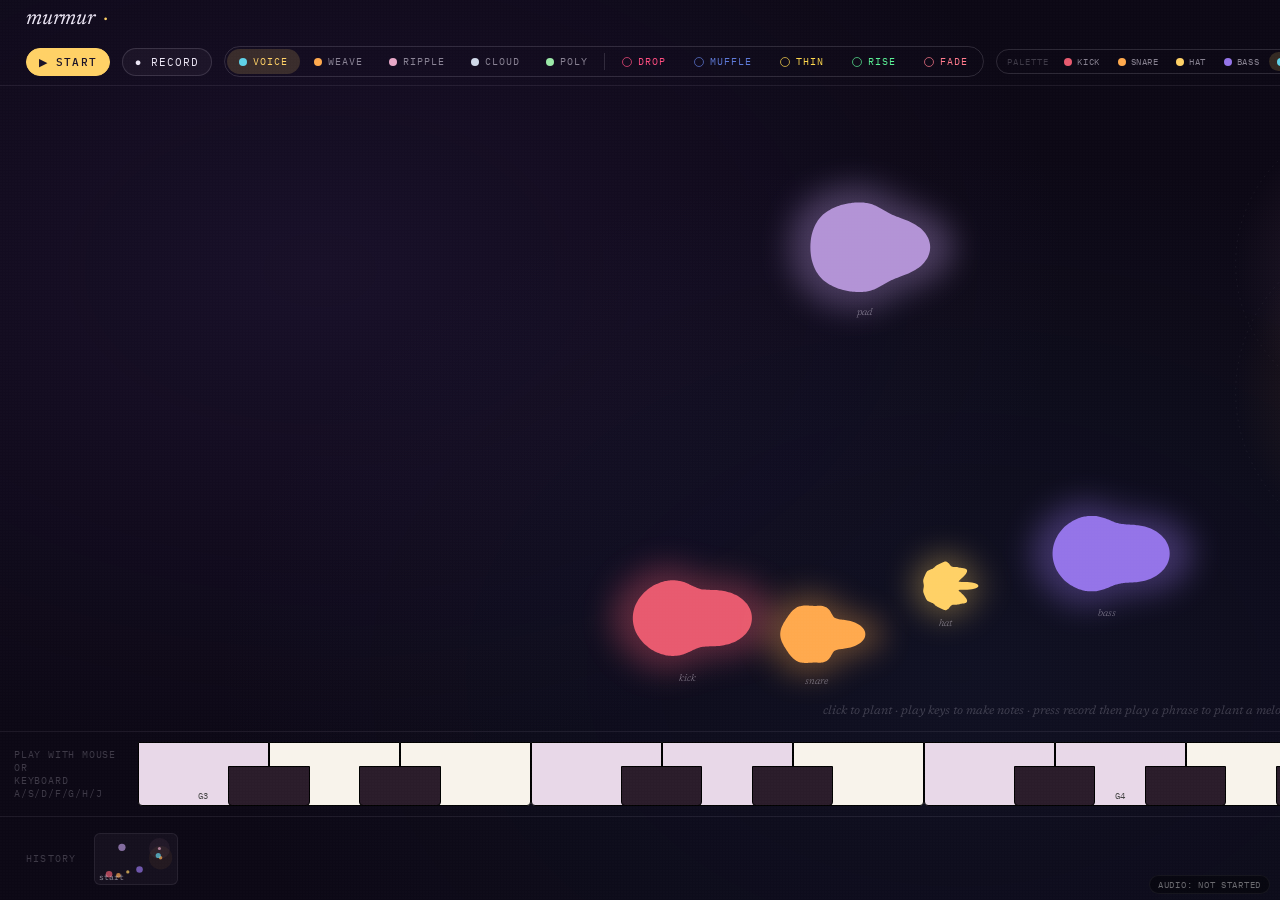
==== commit 18fa6518: "Add clear-canvas, MIDI debug logger, and fix MIDI input bugs - Top bar: 'clear' button with two-clic" ====
--- a/murmur.html
+++ b/murmur.html
@@ -340,6 +340,11 @@
   border-color: var(--accent-red); font-weight: 500;
   animation: rec-pulse 800ms ease-in-out infinite;
 }
+.btn.danger {
+  background: rgba(255, 107, 107, 0.18); color: #ffb3b3;
+  border-color: rgba(255, 107, 107, 0.55);
+}
+.btn.danger:hover { background: rgba(255, 107, 107, 0.28); }
 @keyframes rec-pulse {
   0%, 100% { box-shadow: 0 0 0 0 rgba(255, 107, 107, 0.6); }
   50%      { box-shadow: 0 0 0 6px rgba(255, 107, 107, 0); }
@@ -846,6 +851,8 @@
       <div class="vol-wrap"><span>vol</span><input type="range" class="std" id="vol" min="0" max="100" value="35"></div>
       <div class="vol-wrap"><span>tempo</span><input type="range" class="std" id="tempo-slider" min="60" max="180" step="1" value="120"><span id="tempo-val">120 bpm</span></div>
       <button class="btn" id="snap-btn">📷</button>
+      <button class="btn" id="clear-btn" title="Clear canvas (a snapshot is taken first so you can revert)">clear</button>
+      <button class="btn" id="midi-log-btn" title="Download the captured MIDI event log as JSON">midi log</button>
     </div>
   </header>
 
@@ -1635,12 +1642,18 @@
 // a sustained note; releasing it produces a release tail.
 const activeLiveNotes = new Map();
 
-function liveNoteOn(midi, velocity = 0.7) {
+function liveNoteOn(midi, velocity = 0.7, source = 'qwerty') {
   if (!audioCtx) { initAudio(); return midi; }
   if (audioCtx.state === 'suspended') audioCtx.resume().catch(() => {});
   // Retrigger if already held — release old, start fresh
   if (activeLiveNotes.has(midi)) liveNoteOff(midi);
-  const targetMidi = guardrails ? snapToScale(midi) : midi;
+  // Hardware MIDI keyboards have labelled keys — if the user pressed F#,
+  // they chose F#. Scale-snapping is for abstract inputs (QWERTY rows,
+  // on-screen piano) where guardrails protects new users from off-key
+  // mash. Without this, polyphony collapses when multiple adjacent keys
+  // snap to the same scale degree.
+  const shouldSnap = guardrails && source !== 'midi';
+  const targetMidi = shouldSnap ? snapToScale(midi) : midi;
   const freq = freqFromMidi(targetMidi);
   const osc = audioCtx.createOscillator();
   const env = audioCtx.createGain();
@@ -1671,9 +1684,22 @@
   const now = audioCtx.currentTime;
   const releaseTime = 0.15;
   try {
-    note.env.gain.cancelScheduledValues(now);
-    note.env.gain.setValueAtTime(note.env.gain.value, now);
-    note.env.gain.exponentialRampToValueAtTime(0.0008, now + releaseTime);
+    // cancelAndHoldAtTime freezes the value of an in-flight ramp at `now`
+    // and discards events after it — the right primitive for "cut off the
+    // attack mid-rise and release from wherever we got to." Falls back to
+    // the older cancel+set pattern for engines that lack it.
+    const g = note.env.gain;
+    if (typeof g.cancelAndHoldAtTime === 'function') {
+      g.cancelAndHoldAtTime(now);
+    } else {
+      g.cancelScheduledValues(now);
+      g.setValueAtTime(g.value, now);
+    }
+    // exponentialRampToValueAtTime cannot start from 0; if a note-off
+    // arrives so early that gain is still 0, jump to a tiny audible value
+    // first so the ramp has something to descend from.
+    if (g.value < 0.0001) g.setValueAtTime(0.0001, now);
+    g.exponentialRampToValueAtTime(0.0008, now + releaseTime);
     note.osc.stop(now + releaseTime + 0.05);
   } catch (e) { /* osc may already be stopped */ }
   activeLiveNotes.delete(midi);
@@ -1781,7 +1807,7 @@
 //  All three sources end at noteOn(midi, velocity) → noteOff(midi).
 // =========================================================================
 //
-function noteOn(midi, velocity) {
+function noteOn(midi, velocity, source = 'qwerty') {
   // If recording, push this note into the buffer.
   if (isRecording) {
     if (!recordingBuffer) {
@@ -1797,7 +1823,7 @@
     recordingBuffer.lastActivityMs = performance.now();
     rescheduleRecordingAutoFinish();
   }
-  const playedMidi = liveNoteOn(midi, velocity);
+  const playedMidi = liveNoteOn(midi, velocity, source);
   highlightPianoKey(midi, true);
   highlightPianoKey(playedMidi, true);
   flashMidiLED();
@@ -1846,18 +1872,103 @@
 
 // === Web MIDI ===
 let midiAccess = null;
+
+// === MIDI debug log ===
+// Every incoming MIDI message is recorded so we can dump a trace
+// to disk and diagnose what a particular controller is actually
+// sending. Ring-buffered so a long session doesn't run away.
+const MIDI_LOG_MAX = 8000;
+const midiLog = [];
+let midiVerbose = false;  // toggle via window.murmurMidiVerbose = true in DevTools
+const midiSessionStart = performance.now();
+
+function midiCmdName(status) {
+  const cmd = status & 0xf0;
+  switch (cmd) {
+    case 0x80: return 'noteOff';
+    case 0x90: return 'noteOn';
+    case 0xa0: return 'polyAftertouch';
+    case 0xb0: return 'cc';
+    case 0xc0: return 'programChange';
+    case 0xd0: return 'channelAftertouch';
+    case 0xe0: return 'pitchBend';
+    case 0xf0: return status === 0xf0 ? 'sysex' : 'system';
+    default:   return 'unknown';
+  }
+}
+
+function logMIDI(evt, portName) {
+  const bytes = Array.from(evt.data);
+  const status = bytes[0] || 0;
+  const cmd = status & 0xf0;
+  const channel = (status & 0x0f) + 1;
+  const isSystem = status >= 0xf0;
+  const entry = {
+    t: +(performance.now() - midiSessionStart).toFixed(2),
+    port: portName,
+    bytes,
+    hex: bytes.map(b => b.toString(16).padStart(2, '0')).join(' '),
+    type: midiCmdName(status),
+    channel: isSystem ? null : channel,
+  };
+  if (cmd === 0x90 || cmd === 0x80 || cmd === 0xa0) {
+    entry.note = bytes[1];
+    entry.velocity = bytes[2];
+  } else if (cmd === 0xb0) {
+    entry.cc = bytes[1];
+    entry.value = bytes[2];
+  } else if (cmd === 0xe0) {
+    entry.pitchBend = ((bytes[2] << 7) | bytes[1]) - 8192;
+  } else if (cmd === 0xc0 || cmd === 0xd0) {
+    entry.value = bytes[1];
+  }
+  midiLog.push(entry);
+  if (midiLog.length > MIDI_LOG_MAX) midiLog.shift();
+  if (midiVerbose) console.log('[midi]', entry);
+}
+
+function downloadMIDILog() {
+  const payload = {
+    capturedAt: new Date().toISOString(),
+    userAgent: navigator.userAgent,
+    ports: midiAccess ? [...midiAccess.inputs.values()].map(i => ({ name: i.name, manufacturer: i.manufacturer, id: i.id })) : [],
+    events: midiLog,
+  };
+  const blob = new Blob([JSON.stringify(payload, null, 2)], { type: 'application/json' });
+  const url = URL.createObjectURL(blob);
+  const a = document.createElement('a');
+  a.href = url;
+  a.download = `murmur-midi-log-${new Date().toISOString().replace(/[:.]/g, '-')}.json`;
+  document.body.appendChild(a);
+  a.click();
+  setTimeout(() => { URL.revokeObjectURL(url); a.remove(); }, 0);
+}
+document.getElementById('midi-log-btn').addEventListener('click', downloadMIDILog);
+// Toggle real-time console logging via DevTools: window.murmurMidiVerbose = true
+Object.defineProperty(window, 'murmurMidiVerbose', {
+  get: () => midiVerbose,
+  set: (v) => { midiVerbose = !!v; console.log('[midi] verbose logging =', midiVerbose); },
+});
+
 function setupMIDI() {
   if (!navigator.requestMIDIAccess) {
     document.getElementById('midi-label').textContent = 'no midi support';
     return;
   }
-  navigator.requestMIDIAccess().then((access) => {
+  navigator.requestMIDIAccess({ sysex: true }).then((access) => {
     midiAccess = access;
     refreshMIDIInputs();
     access.onstatechange = refreshMIDIInputs;
   }).catch((err) => {
-    console.warn('MIDI access denied', err);
-    document.getElementById('midi-label').textContent = 'midi denied';
+    console.warn('MIDI access (with SysEx) denied; retrying without SysEx', err);
+    navigator.requestMIDIAccess().then((access) => {
+      midiAccess = access;
+      refreshMIDIInputs();
+      access.onstatechange = refreshMIDIInputs;
+    }).catch((err2) => {
+      console.warn('MIDI access denied', err2);
+      document.getElementById('midi-label').textContent = 'midi denied';
+    });
   });
 }
 function refreshMIDIInputs() {
@@ -1880,10 +1991,11 @@
   }
 }
 function handleMIDIMessage(evt) {
+  logMIDI(evt, evt.target && evt.target.name);
   const [status, note, velocity] = evt.data;
   const cmd = status & 0xf0;
   if (cmd === 0x90 && velocity > 0) {
-    noteOn(note, velocity / 127);
+    noteOn(note, velocity / 127, 'midi');
   } else if (cmd === 0x80 || (cmd === 0x90 && velocity === 0)) {
     noteOff(note);
   }
@@ -3587,9 +3699,9 @@
 const snapshots = [];
 const MAX_SNAPSHOTS = 16;
 let snapAutoTimer = null;
-function takeSnapshot(label) {
+function takeSnapshot(label, immediate = false) {
   clearTimeout(snapAutoTimer);
-  snapAutoTimer = setTimeout(() => {
+  const capture = () => {
     const snap = {
       label, ts: new Date(),
       seeds: seeds.map(s => ({
@@ -3619,9 +3731,50 @@
     snapshots.push(snap);
     if (snapshots.length > MAX_SNAPSHOTS) snapshots.shift();
     renderTimeline();
-  }, 200);
+  };
+  if (immediate) capture();
+  else snapAutoTimer = setTimeout(capture, 200);
 }
 document.getElementById('snap-btn').addEventListener('click', () => takeSnapshot('manual'));
+
+function clearCanvas() {
+  takeSnapshot('before clear', true);
+  // Release any held live notes so their oscillators don't sustain forever.
+  for (const m of [...activeLiveNotes.keys()]) liveNoteOff(m);
+  // Disconnect modifier-chain inputs so dangling delay/reverb graphs go quiet.
+  // (The rest of each chain has no input source and will be GC'd.)
+  for (const s of seeds) {
+    if (s.delayInput)  { try { s.delayInput.disconnect();  } catch (e) {} }
+    if (s.reverbInput) { try { s.reverbInput.disconnect(); } catch (e) {} }
+  }
+  seeds.length = 0;
+  activeEvents.length = 0;
+  selectedSeedId = null;
+  inspectorEl.classList.remove('open');
+  syncRenderedSeeds();
+  takeSnapshot('cleared');
+}
+
+const clearBtn = document.getElementById('clear-btn');
+let clearConfirmTimer = null;
+clearBtn.addEventListener('click', () => {
+  if (clearBtn.dataset.armed === '1') {
+    clearTimeout(clearConfirmTimer);
+    clearBtn.dataset.armed = '0';
+    clearBtn.textContent = 'clear';
+    clearBtn.classList.remove('danger');
+    clearCanvas();
+    return;
+  }
+  clearBtn.dataset.armed = '1';
+  clearBtn.textContent = 'confirm?';
+  clearBtn.classList.add('danger');
+  clearConfirmTimer = setTimeout(() => {
+    clearBtn.dataset.armed = '0';
+    clearBtn.textContent = 'clear';
+    clearBtn.classList.remove('danger');
+  }, 2000);
+});
 
 function revertToSnapshot(i) {
   const snap = snapshots[i];
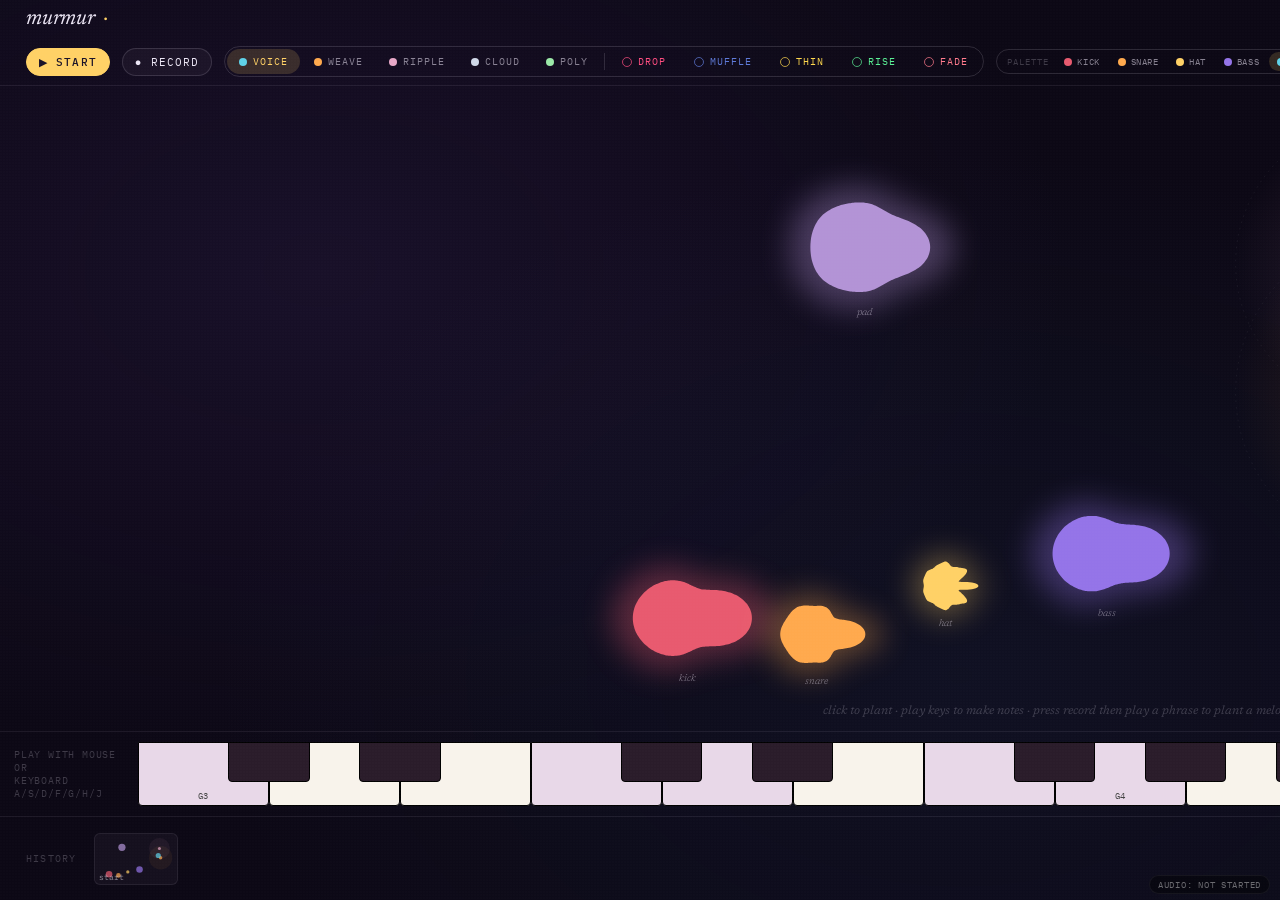
==== commit 42ca9ed0: "Flip on-screen piano orientation Keys were anchored at bottom: black keys (40px) sat at the bottom o" ====
--- a/murmur.html
+++ b/murmur.html
@@ -686,7 +686,7 @@
 }
 .piano-key {
   position: absolute;
-  bottom: 0;
+  top: 0;
   border: 1px solid #000;
   border-radius: 0 0 4px 4px;
   cursor: pointer;
@@ -1213,6 +1213,26 @@
 
 let activeRole = 'melody';
 
+// === Live keyboard timbre ===
+// The keyboard (MIDI / QWERTY / on-screen) plays through one shared
+// timbre defined by `liveTimbre`. Each turn of the hardware main
+// encoder cycles the role and re-rolls a fresh variation so the
+// player gets meaningfully different sounds without leaving the keys.
+const LIVE_TIMBRE_CYCLE = ['bass', 'melody', 'voice'];
+let liveTimbreIdx = 1;  // melody
+let liveTimbre = TIMBRE_ROLES[LIVE_TIMBRE_CYCLE[liveTimbreIdx]].generate();
+liveTimbre.role = LIVE_TIMBRE_CYCLE[liveTimbreIdx];
+
+function rollLiveTimbre(direction = 1) {
+  liveTimbreIdx = (liveTimbreIdx + direction + LIVE_TIMBRE_CYCLE.length) % LIVE_TIMBRE_CYCLE.length;
+  const role = LIVE_TIMBRE_CYCLE[liveTimbreIdx];
+  liveTimbre = TIMBRE_ROLES[role].generate();
+  liveTimbre.role = role;
+  activeRole = role;
+  document.querySelectorAll('.palette-item').forEach(el =>
+    el.classList.toggle('active', el.dataset.role === role));
+}
+
 //
 // =========================================================================
 //  STATE
@@ -1647,27 +1667,26 @@
   if (audioCtx.state === 'suspended') audioCtx.resume().catch(() => {});
   // Retrigger if already held — release old, start fresh
   if (activeLiveNotes.has(midi)) liveNoteOff(midi);
-  // Hardware MIDI keyboards have labelled keys — if the user pressed F#,
-  // they chose F#. Scale-snapping is for abstract inputs (QWERTY rows,
-  // on-screen piano) where guardrails protects new users from off-key
-  // mash. Without this, polyphony collapses when multiple adjacent keys
-  // snap to the same scale degree.
-  const shouldSnap = guardrails && source !== 'midi';
-  const targetMidi = shouldSnap ? snapToScale(midi) : midi;
+  // Live input never snaps to scale, regardless of source. The user
+  // pressed a specific key (MIDI keyboard / QWERTY / on-screen piano)
+  // — they get that pitch. Guardrails snap is reserved for "planting
+  // on the canvas": recording a phrase compresses it onto the scale
+  // grid before becoming a seed pattern.
+  const targetMidi = midi;
   const freq = freqFromMidi(targetMidi);
   const osc = audioCtx.createOscillator();
   const env = audioCtx.createGain();
-  const harmonics = new Array(NUM_HARMONICS).fill(0);
-  harmonics[0] = 0.4; harmonics[1] = 0.2; harmonics[3] = 0.1;
-  setOscWave(osc, harmonics);
+  setOscWave(osc, liveTimbre.harmonics);
   osc.frequency.value = freq;
+  // Apply current pitch-bend so a note triggered mid-bend doesn't jump.
+  osc.detune.value = pitchBendCents;
   const filter = audioCtx.createBiquadFilter();
   filter.type = 'lowpass';
   filter.frequency.value = Math.min(8000, freq * 16);
   filter.Q.value = 0.7;
   osc.connect(filter); filter.connect(env); env.connect(masterGain);
   const now = audioCtx.currentTime;
-  const attack = 0.005;
+  const attack = (liveTimbre.attackMs || 8) / 1000;
   const sustainLevel = 0.25 * velocity;
   env.gain.setValueAtTime(0, now);
   env.gain.linearRampToValueAtTime(sustainLevel, now + attack);
@@ -1677,6 +1696,12 @@
   showFloatingNote(targetMidi);
   return targetMidi;
 }
+
+// Notes that have been released but are still ringing out. We keep these
+// reachable so pitch-bend updates during the decay tail continue to take
+// effect — otherwise bending the strip stops working the moment you lift
+// your finger off the key, which feels broken on a real keyboard.
+const releasingNotes = new Set();
 
 function liveNoteOff(midi) {
   const note = activeLiveNotes.get(midi);
@@ -1695,14 +1720,17 @@
       g.cancelScheduledValues(now);
       g.setValueAtTime(g.value, now);
     }
-    // exponentialRampToValueAtTime cannot start from 0; if a note-off
-    // arrives so early that gain is still 0, jump to a tiny audible value
-    // first so the ramp has something to descend from.
-    if (g.value < 0.0001) g.setValueAtTime(0.0001, now);
-    g.exponentialRampToValueAtTime(0.0008, now + releaseTime);
+    // Linear ramp to true zero — handles the case where the note-off
+    // arrives mid-attack (gain still near zero) without the exponential-
+    // from-zero quirk that would otherwise ramp upward and leave the
+    // note ringing. 150ms is short enough to feel snappy but long
+    // enough to avoid clicks.
+    g.linearRampToValueAtTime(0, now + releaseTime);
     note.osc.stop(now + releaseTime + 0.05);
   } catch (e) { /* osc may already be stopped */ }
   activeLiveNotes.delete(midi);
+  releasingNotes.add(note);
+  setTimeout(() => releasingNotes.delete(note), (releaseTime + 0.1) * 1000);
 }
 
 // Backwards-compat alias for any code still calling playLiveNote
@@ -1843,9 +1871,16 @@
     recordingBuffer.lastActivityMs = performance.now();
     rescheduleRecordingAutoFinish();
   }
+  // Sustain pedal: defer audible release until the pedal lifts. The
+  // recording timestamps above already captured the finger-release
+  // time, so the recorded duration reflects the keypress, not the
+  // sustained tail — matching standard MIDI-piano convention.
+  highlightPianoKey(midi, false);
+  if (sustainPedalDown && activeLiveNotes.has(midi)) {
+    sustainedMidis.add(midi);
+    return;
+  }
   liveNoteOff(midi);
-  highlightPianoKey(midi, false);
-  if (guardrails) highlightPianoKey(snapToScale(midi), false);
 }
 
 // Auto-finish recording when there's been no activity AND no keys held.
@@ -1872,6 +1907,52 @@
 
 // === Web MIDI ===
 let midiAccess = null;
+const midiOutputs = [];  // populated by refreshMIDIInputs; reserved for SysEx light/screen control
+
+// === Expressive controls (pitch bend, sustain) ===
+const PITCH_BEND_RANGE_SEMITONES = 2;   // standard default
+let pitchBendCents = 0;
+function applyPitchBend(normalised) {
+  // normalised in [-1, +1]. Convert to cents and push to every held and
+  // releasing note so the bend follows through into the decay tail.
+  pitchBendCents = normalised * PITCH_BEND_RANGE_SEMITONES * 100;
+  if (!audioCtx) return;
+  const now = audioCtx.currentTime;
+  for (const note of activeLiveNotes.values()) {
+    try { note.osc.detune.setTargetAtTime(pitchBendCents, now, 0.005); } catch (e) {}
+  }
+  for (const note of releasingNotes) {
+    try { note.osc.detune.setTargetAtTime(pitchBendCents, now, 0.005); } catch (e) {}
+  }
+}
+
+let sustainPedalDown = false;
+const sustainedMidis = new Set();
+function setSustainPedal(down) {
+  if (down === sustainPedalDown) return;
+  sustainPedalDown = down;
+  if (!down) {
+    for (const m of sustainedMidis) liveNoteOff(m);
+    sustainedMidis.clear();
+  }
+}
+
+// === Pad routing ===
+// MiniLab 3 pads sit on MIDI channel 10. Bank A (notes 36-43) keeps the
+// default behaviour of playing pitched live notes, so the pads remain a
+// finger-drumming surface. Bank B (notes 44-51) acts as a plant-mode
+// selector — pressing a Bank B pad is the same as clicking a chip in
+// the top bar. Bank switch is local-only on the device.
+const PAD_BANK_B_TO_PLANT = [
+  'drop',   // pad 1 (note 44)
+  'muffle', // pad 2 (note 45)
+  'thin',   // pad 3 (note 46)
+  'rise',   // pad 4 (note 47)
+  'voice',  // pad 5 (note 48)
+  'weave',  // pad 6 (note 49)
+  'ripple', // pad 7 (note 50)
+  'cloud',  // pad 8 (note 51)
+];
 
 // === MIDI debug log ===
 // Every incoming MIDI message is recorded so we can dump a trace
@@ -1971,20 +2052,36 @@
     });
   });
 }
+// Skip MIDI ports that aren't carrying user-played notes. Devices like the
+// MiniLab 3 expose multiple ports for different protocols — the MCU/HUI
+// port sends encoder data as pitch-bend, the ALV port talks to Analog Lab,
+// DIN THRU is the physical 5-pin pass-through, "Midi Through" is the linux
+// system loopback. None of these are what the user is playing.
+const MIDI_PORT_SKIP_PATTERN = /\b(mcu|hui|alv|din[ _-]?thru|midi[ _-]?through|thru)\b/i;
+
 function refreshMIDIInputs() {
   if (!midiAccess) return;
   let inputCount = 0;
   let firstName = null;
   for (const input of midiAccess.inputs.values()) {
+    if (MIDI_PORT_SKIP_PATTERN.test(input.name || '')) {
+      input.onmidimessage = null;
+      continue;
+    }
     input.onmidimessage = handleMIDIMessage;
     inputCount++;
     if (!firstName) firstName = input.name || 'midi';
+  }
+  midiOutputs.length = 0;
+  for (const output of midiAccess.outputs.values()) {
+    if (MIDI_PORT_SKIP_PATTERN.test(output.name || '')) continue;
+    midiOutputs.push(output);
   }
   const led = document.getElementById('midi-led');
   const label = document.getElementById('midi-label');
   if (inputCount > 0) {
     led.classList.add('connected');
-    label.textContent = firstName.toLowerCase().slice(0, 14);
+    label.textContent = firstName.toLowerCase().replace(/^.*:/, '').slice(0, 14);
   } else {
     led.classList.remove('connected');
     label.textContent = 'no midi';
@@ -1992,12 +2089,49 @@
 }
 function handleMIDIMessage(evt) {
   logMIDI(evt, evt.target && evt.target.name);
-  const [status, note, velocity] = evt.data;
+  const data = evt.data;
+  const status = data[0];
   const cmd = status & 0xf0;
-  if (cmd === 0x90 && velocity > 0) {
+  const channel = (status & 0x0f) + 1;
+  // Pitch bend (14-bit, lsb first)
+  if (cmd === 0xe0) {
+    const value = ((data[2] << 7) | data[1]) - 8192;
+    applyPitchBend(value / 8192);
+    return;
+  }
+  // Continuous controllers
+  if (cmd === 0xb0) {
+    const cc = data[1], v = data[2];
+    if (cc === 64) { setSustainPedal(v >= 64); return; }
+    // MiniLab 3 main rotary (relative-1 encoding): 65-67 = +1..+3,
+    // 61-63 = -3..-1, 64 = no change. Roll the live timbre to the
+    // next pitched role and regenerate a fresh harmonic profile.
+    if (cc === 28) {
+      if (v > 64) rollLiveTimbre(1);
+      else if (v < 64) rollLiveTimbre(-1);
+      return;
+    }
+    return;
+  }
+  // Notes
+  if (cmd === 0x90 && data[2] > 0) {
+    const note = data[1], velocity = data[2];
+    // MiniLab 3 pad bank B (channel 10, notes 44-51) selects plant mode
+    if (channel === 10 && note >= 44 && note <= 51) {
+      const kind = PAD_BANK_B_TO_PLANT[note - 44];
+      if (kind) setPlantMode(kind);
+      flashMidiLED();
+      return;
+    }
     noteOn(note, velocity / 127, 'midi');
-  } else if (cmd === 0x80 || (cmd === 0x90 && velocity === 0)) {
+    return;
+  }
+  if (cmd === 0x80 || (cmd === 0x90 && data[2] === 0)) {
+    const note = data[1];
+    // Bank B pads are momentary mode-set; ignore their note-off.
+    if (channel === 10 && note >= 44 && note <= 51) return;
     noteOff(note);
+    return;
   }
 }
 function flashMidiLED() {
@@ -3194,12 +3328,17 @@
 window.addEventListener('pointerup', endDrag);
 window.addEventListener('pointerup', endSweepDrag);
 
+function setPlantMode(kind) {
+  const opt = document.querySelector(`.plant-opt[data-kind="${kind}"]`);
+  if (!opt) return;
+  plantMode = kind;
+  document.querySelectorAll('.plant-opt').forEach(el =>
+    el.classList.toggle('active', el === opt));
+}
 document.getElementById('plant-group').addEventListener('click', (e) => {
   const opt = e.target.closest('.plant-opt');
   if (!opt) return;
-  plantMode = opt.dataset.kind;
-  document.querySelectorAll('.plant-opt').forEach(el =>
-    el.classList.toggle('active', el === opt));
+  setPlantMode(opt.dataset.kind);
 });
 
 // === PALETTE (active timbre role for new voices) ===
